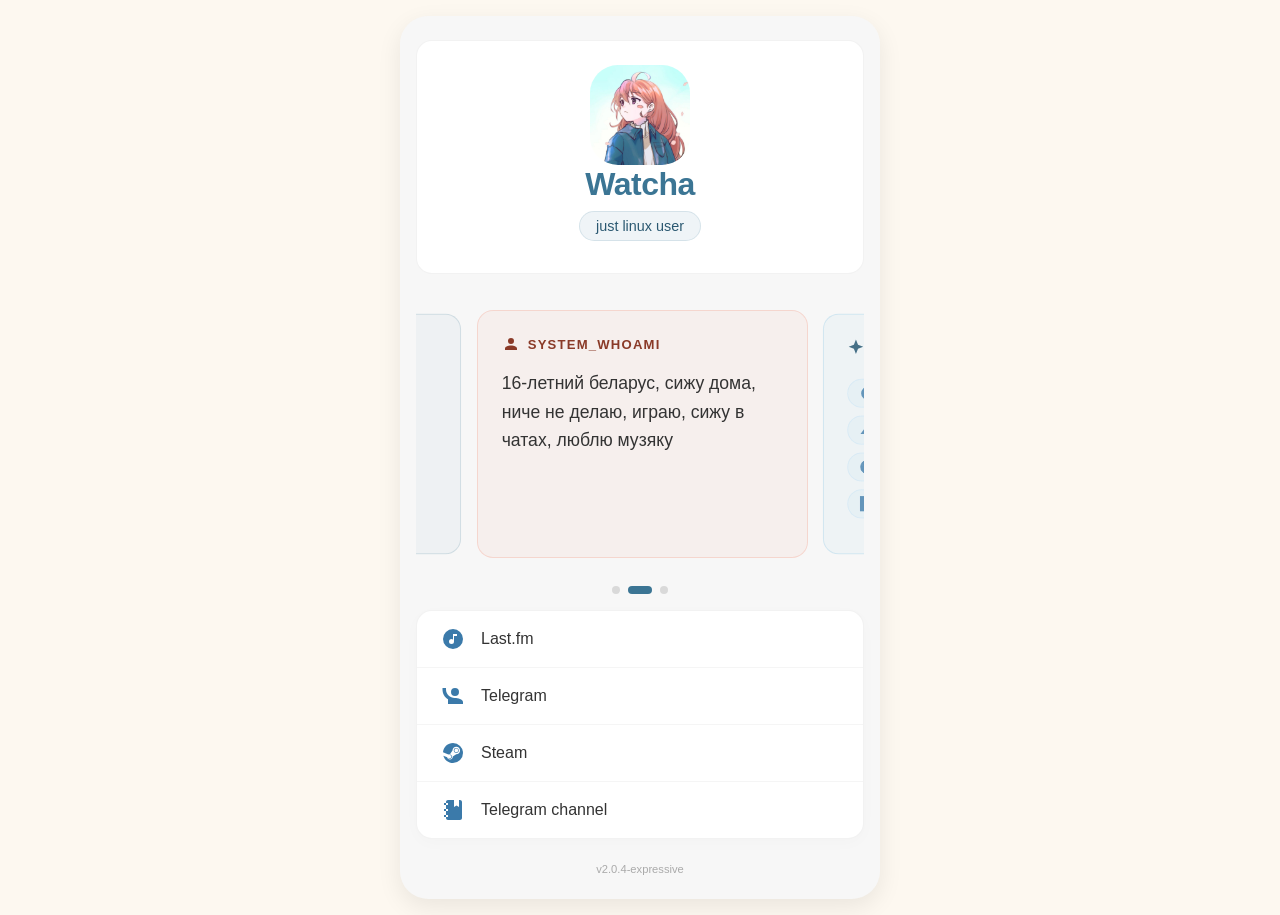
==== index.html @ e38a19c0 "подправил работу last_played" ====
<!DOCTYPE html>
<html lang="ru">
<head>
    <meta charset="UTF-8">
    <meta name="viewport" content="width=device-width, initial-scale=1.0">
    <title>Watcha | just linux user</title>
    <link rel="icon" type="image/png" href="assets/icons/browser_icon.png?v=2">
    <link rel="preconnect" href="https://fonts.googleapis.com">
    <link rel="preconnect" href="https://fonts.gstatic.com" crossorigin>
    <link href="https://fonts.googleapis.com/css2?family=Google+Sans+Flex:wght@100..1000&display=swap" rel="stylesheet">
    <style>
        :root {
            --color-background-primary: #FDF8F0;
            --color-text-primary: #333333;
            --color-text-secondary: #777777;
            --color-accent-1: #F2A794; /* Madeline's warm amber-ginger hair (Terracotta) */
            --color-accent-2: #3B7594; /* Madeline's mountain cyan-teal coat (Primary Tonal Blue) */
            --color-accent-3: #9ACCE6; /* Light sky cyan blue */

            --font-family-system: 'Google Sans Flex', -apple-system, BlinkMacSystemFont, 'Segoe UI', Roboto, Helvetica, Arial, sans-serif;
            --font-size-small: 0.7rem;
            --font-size-medium: 0.9rem;
            --font-size-large: 1.1rem;
            --font-weight-regular: 400;
            --font-weight-medium: 500;
            --font-weight-bold: 700;

            --spacing-small: 0.5rem;
            --spacing-medium: 1rem;
            --spacing-large: 1.5rem;
            --border-radius-subtle: 4px;
            --border-radius-medium: 8px;
            --border-radius-large: 16px;
            --border-radius-extra-large: 28px;
        }

        * {
            margin: 0;
            padding: 0;
            box-sizing: border-box;
            -webkit-tap-highlight-color: transparent;
        }

        /* FIX: body теперь скроллится сам, без align-items: center */
        body {
            background-color: var(--color-background-primary);
            color: var(--color-text-primary);
            font-family: var(--font-family-system);
            min-height: 100vh;
            display: flex;
            justify-content: center;
            align-items: flex-start; /* FIX: было center — блокировало скролл */
            overflow-x: hidden;
            padding: var(--spacing-medium);
        }

        .surface-container {
            width: 100%;
            max-width: 440px;
            background: #F7F7F7;
            border-radius: var(--border-radius-extra-large);
            padding: var(--spacing-large) var(--spacing-medium);
            box-shadow: 0 8px 24px rgba(0, 0, 0, 0.08);
            text-align: center;
            animation: fadeIn 1s cubic-bezier(0.2, 0, 0, 1) forwards;
            /* FIX: убран overflow-y: auto — скролл теперь идёт через body */
        }

        @keyframes fadeIn {
            from { opacity: 0; transform: translateY(20px); }
            to { opacity: 1; transform: translateY(0); }
        }

        /* Typography */
        .display-large {
            font-family: var(--font-family-system);
            font-size: 2.0rem;
            font-weight: var(--font-weight-bold);
            letter-spacing: -0.5px;
            margin-bottom: var(--spacing-small);
            color: var(--color-accent-2);
            line-height: 1.2;
        }

        .title-medium {
            display: inline-flex;
            align-items: center;
            font-size: var(--font-size-medium);
            font-weight: var(--font-weight-medium);
            color: #20506A; /* Tonal primary dark text */
            background: rgba(59, 117, 148, 0.08); /* Soft primary container background */
            padding: 6px 16px;
            border-radius: 100px; /* Beautiful rounded pill */
            border: 1px solid rgba(59, 117, 148, 0.15);
            margin: 0 auto var(--spacing-small) auto; /* Center alignment */
            opacity: 0.95;
            transition: all 0.2s cubic-bezier(0.2, 0.8, 0.2, 1);
            cursor: pointer;
            user-select: none; /* Prevent accidental text highlighting during clicks */
        }

        .title-medium:hover {
            background: rgba(59, 117, 148, 0.15);
            transform: scale(1.03); /* Soft pulse on hover */
        }

        .title-medium:active {
            transform: scale(0.95); /* Tactile click feedback */
        }

        .label-large {
            font-family: var(--font-family-system);
            font-size: var(--font-size-small);
            letter-spacing: 1.5px;
            text-transform: uppercase;
            font-weight: var(--font-weight-bold);
            color: var(--color-accent-1);
        }

        .body-large {
            font-size: var(--font-size-large);
            line-height: 1.6;
            color: var(--color-text-primary);
        }

        /* Profile Section */
        .profile-header {
            background: #FFFFFF; /* Pure white container card nested inside grey background */
            border-radius: var(--border-radius-large);
            padding: var(--spacing-large) var(--spacing-medium);
            border: 1.5px solid rgba(0, 0, 0, 0.05); /* Soft premium outline */
            margin-bottom: var(--spacing-large);
        }

        .avatar-container {
            position: relative;
            width: 100px;
            height: 100px;
            margin: 0 auto;
        }

        .avatar {
            width: 100%;
            height: 100%;
            object-fit: cover;
            border-radius: var(--border-radius-extra-large);
            box-shadow: none;
            border: none;
            cursor: pointer;
            transition: transform 0.25s cubic-bezier(0.2, 0.8, 0.2, 1);
        }

        .avatar:hover {
            transform: scale(0.96);
            box-shadow: none;
        }

        .avatar:active {
            transform: scale(1.08);
        }

        /* Cards */
        .lastfm-card {
            background: #FFFFFF; /* Pure white container card nested inside grey background */
            padding: var(--spacing-large);
            border-radius: var(--border-radius-large);
            border: 1.5px solid rgba(0, 0, 0, 0.05); /* Soft premium outline */
            margin-bottom: var(--spacing-medium);
            text-align: left;
            position: relative;
            z-index: 1;
            --card-gradient: none;
        }

        @keyframes gradientMove {
            0% { background-position: 0% 50%; }
            50% { background-position: 100% 50%; }
            100% { background-position: 0% 50%; }
        }

        .lastfm-card::before {
            content: '';
            position: absolute;
            top: 0; left: 0; right: 0; bottom: 0;
            border-radius: inherit;
            z-index: -1;
            background: var(--card-gradient);
            background-size: 300% 300%;
            opacity: 0;
            transition: opacity 1.5s ease-out;
            pointer-events: none;
        }

        .lastfm-card.has-gradient::before {
            opacity: 1;
            animation: gradientMove 12s ease-in-out infinite;
        }

        .lastfm-card.has-gradient .track-name {
            color: var(--card-text, var(--color-text-primary));
        }

        .lastfm-card.has-gradient .artist-name {
            color: var(--card-text-secondary, var(--color-text-secondary));
        }

        .lastfm-card h2 {
            color: var(--card-heading, var(--color-accent-1));
            margin-bottom: var(--spacing-small);
            display: block;
            font-family: var(--font-family-system);
            font-size: var(--font-size-small);
            letter-spacing: 1.5px;
            text-transform: uppercase;
            font-weight: var(--font-weight-bold);
        }

        /* Carousel Component */
        .carousel-section {
            width: 100%;
            margin-bottom: var(--spacing-medium);
            position: relative;
        }

        .carousel-viewport {
            overflow: visible;
            width: 100%;
            position: relative;
        }

        .carousel-container {
            display: flex;
            overflow-x: auto;
            scroll-behavior: smooth;
            -webkit-overflow-scrolling: touch;
            scrollbar-width: none; /* Firefox */
            padding: 12px 7%; /* Added vertical padding to prevent vertical clipping of scaled/outlined cards, plus horizontal center padding */
            gap: 10px; /* Reduced gap (brings cards closer together) */
            cursor: grab;
            user-select: none;
            position: relative; /* Establish offsetParent context for children */
        }

        .carousel-container.grabbing {
            cursor: grabbing;
        }

        .carousel-container::-webkit-scrollbar {
            display: none; /* Chrome/Safari */
        }

        .carousel-card {
            flex: 0 0 86%; /* Larger cards */
            width: 86%;
            background: #FFFFFF;
            border-radius: var(--border-radius-large);
            padding: var(--spacing-large);
            transition: transform 0.4s cubic-bezier(0.2, 0.8, 0.2, 1),
                        opacity 0.4s cubic-bezier(0.2, 0.8, 0.2, 1),
                        border-color 0.4s cubic-bezier(0.2, 0.8, 0.2, 1),
                        background-color 0.4s cubic-bezier(0.2, 0.8, 0.2, 1);
            opacity: 0.78; /* Brighter side cards as requested */
            transform: scale(0.97); /* Very subtle scaling to keep them larger and closer */
            box-shadow: none; /* Shadow-free as requested */
            display: flex;
            flex-direction: column;
            gap: var(--spacing-medium);
            text-align: left;
            border: 1.5px solid rgba(0, 0, 0, 0.08); /* Flat Outline Card style */
            cursor: pointer;
            user-select: none;
            -webkit-user-drag: none;
        }

        .carousel-card.active {
            opacity: 1;
            transform: scale(1); /* Full size when active */
            box-shadow: none; /* Shadow-free as requested */
            cursor: default;
        }

        /* Color Coding and Accent borders for M3 */
        .card-hardware {
            background: rgba(59, 117, 148, 0.06); /* Soft slate blue background */
            border-color: rgba(59, 117, 148, 0.22); /* Soft slate blue outline */
        }

        .card-bio {
            background: rgba(242, 167, 148, 0.09); /* Soft peach/pink background */
            border-color: rgba(242, 167, 148, 0.35); /* Soft peach/pink outline */
        }

        .card-hobbies {
            background: rgba(154, 204, 230, 0.12); /* Soft light sky blue background */
            border-color: rgba(154, 204, 230, 0.45); /* Soft light sky blue outline */
        }

        .carousel-card h2.label-large {
            margin-bottom: 0;
            display: flex;
            align-items: center;
            gap: var(--spacing-small);
            width: 100%;
            font-size: 0.82rem; /* Increased from 0.7rem for superb legibility */
            letter-spacing: 1.2px;
        }

        /* High-contrast accessible text colors for M3 card headers */
        .card-hardware h2.label-large {
            color: #20506A; /* Rich deep slate blue */
        }

        .card-bio h2.label-large {
            color: #8A3A28; /* Rich deep terracotta / rust-pink */
        }

        .card-hobbies h2.label-large {
            color: #154B68; /* Rich deep ocean blue */
        }

        .carousel-card h2.label-large svg {
            width: 18px;
            height: 18px;
            fill: currentColor;
            flex-shrink: 0;
            display: inline-block;
        }

        /* Hardware Card Content */
        .spec-list {
            list-style: none;
            display: flex;
            flex-direction: column;
            gap: 12px;
        }

        .spec-row {
            display: flex;
            align-items: center;
            gap: var(--spacing-medium);
        }

        .spec-icon {
            width: 32px;
            height: 32px;
            border-radius: 50%;
            display: flex;
            align-items: center;
            justify-content: center;
            font-size: 1.1rem;
            flex-shrink: 0;
        }

        .spec-icon-img {
            display: inline-block;
            width: 20px;
            height: 20px;
            flex-shrink: 0;
            vertical-align: middle;
            filter: brightness(0) saturate(100%) invert(43%) sepia(21%) saturate(1313%) hue-rotate(163deg) brightness(96%) contrast(87%);
        }

        .hobby-chip-img {
            display: inline-block;
            width: 16px;
            height: 16px;
            flex-shrink: 0;
            vertical-align: middle;
            filter: brightness(0) saturate(100%) invert(43%) sepia(21%) saturate(1313%) hue-rotate(163deg) brightness(96%) contrast(87%);
        }

        .spec-info {
            display: flex;
            flex-direction: column;
        }

        .spec-label {
            font-size: var(--font-size-small);
            color: var(--color-text-secondary);
            text-transform: uppercase;
            letter-spacing: 0.5px;
            font-weight: var(--font-weight-medium);
        }

        .spec-value {
            font-size: var(--font-size-medium);
            font-weight: var(--font-weight-bold);
            color: var(--color-text-primary);
        }

        /* Hobbies Card Content */
        .hobbies-grid {
            display: flex;
            flex-wrap: wrap;
            gap: 8px;
            margin-top: var(--spacing-small);
        }

        .hobby-chip {
            padding: 6px 12px;
            border-radius: 100px;
            font-size: var(--font-size-medium);
            font-weight: var(--font-weight-medium);
            display: inline-flex;
            align-items: center;
            gap: 6px;
            transition: all 0.2s cubic-bezier(0.2, 0.8, 0.2, 1);
            user-select: none;
        }

        .card-hobbies .hobby-chip {
            background: rgba(168, 216, 240, 0.15);
            color: #2C5E7A;
            border: 1px solid rgba(168, 216, 240, 0.3);
        }

        .card-hobbies .hobby-chip:hover {
            background: rgba(168, 216, 240, 0.30);
            transform: translateY(-1px);
        }

        /* Indicators */
        .carousel-indicators {
            display: flex;
            justify-content: center;
            gap: 8px;
            margin-top: var(--spacing-medium);
            margin-bottom: var(--spacing-medium);
        }

        .indicator-dot {
            width: 8px;
            height: 8px;
            border-radius: 50%;
            background: rgba(0, 0, 0, 0.12);
            cursor: pointer;
            transition: all 0.4s cubic-bezier(0.2, 0.8, 0.2, 1);
        }

        .indicator-dot.active {
            width: 24px;
            border-radius: 4px;
            background: var(--color-accent-2);
        }

        .lastfm-card {
            animation: fadeIn 0.5s ease-out;
        }

        .lastfm-content {
            display: flex;
            align-items: center;
            gap: var(--spacing-medium);
            margin-top: var(--spacing-small);
        }

        .lastfm-art-wrapper {
            position: relative;
            width: 64px;
            height: 64px;
            border-radius: var(--border-radius-medium);
            overflow: hidden;
            display: flex;
            align-items: center;
            justify-content: center;
            background: rgba(255, 255, 255, 0.05);
            flex-shrink: 0;
        }

        .lastfm-art-loader {
            position: absolute;
            top: 0;
            left: 0;
            width: 100%;
            height: 100%;
            display: flex;
            align-items: center;
            justify-content: center;
            pointer-events: none;
            color: var(--color-accent-2);
        }

        .lastfm-art-loader svg {
            width: 48px;
            height: 48px;
        }

        .lastfm-art {
            width: 100%;
            height: 100%;
            object-fit: cover;
            box-shadow: none;
            opacity: 0;
            transition: opacity 0.6s ease-in-out;
        }

        .lastfm-art.loaded {
            opacity: 1;
        }

        .lastfm-art-fallback {
            position: absolute;
            top: 0;
            left: 0;
            width: 100%;
            height: 100%;
            display: flex;
            align-items: center;
            justify-content: center;
            background: rgba(255, 255, 255, 0.03);
            color: var(--color-accent-2);
            opacity: 0.8;
        }

        .lastfm-art-fallback svg {
            width: 32px;
            height: 32px;
        }

        .lastfm-info {
            flex: 1;
            display: flex;
            flex-direction: column;
            gap: 0.25rem;
            overflow: hidden;
        }

        .track-name {
            font-weight: var(--font-weight-medium);
            white-space: nowrap;
            overflow: hidden;
            text-overflow: ellipsis;
            color: var(--color-text-primary);
        }

        .artist-name {
            font-size: var(--font-size-medium);
            opacity: 0.8;
            color: var(--color-text-secondary);
        }

        .lastfm-actions {
            display: flex;
            align-items: center;
            gap: 10px;
            flex-shrink: 0;
        }

        .lastfm-link {
            color: var(--card-text-secondary, var(--color-text-secondary));
            opacity: 0.8;
            width: 34px;
            height: 34px;
            border-radius: 50%;
            display: flex;
            align-items: center;
            justify-content: center;
            transition: all 0.25s cubic-bezier(0.2, 0.8, 0.2, 1);
            border: 1.5px solid var(--card-text-secondary, rgba(0, 0, 0, 0.08));
            text-decoration: none;
            background: transparent;
            flex-shrink: 0;
        }

        .lastfm-link:hover {
            opacity: 1;
            color: var(--card-text, var(--color-accent-2));
            border-color: var(--card-text, var(--color-accent-2));
            transform: scale(1.06);
        }

        .lastfm-play-btn {
            background-color: var(--play-btn-bg, var(--color-accent-2));
            color: var(--play-icon-color, #FFFFFF);
            width: 42px;
            height: 42px;
            border-radius: 50%;
            display: flex;
            align-items: center;
            justify-content: center;
            transition: all 0.25s cubic-bezier(0.2, 0.8, 0.2, 1);
            border: none;
            cursor: pointer;
            box-shadow: none;
            flex-shrink: 0;
        }

        .lastfm-play-btn:hover {
            filter: brightness(1.15);
            transform: scale(1.08);
            color: var(--play-icon-color, #FFFFFF);
        }

        .lastfm-play-btn:active {
            transform: scale(0.95);
        }

        .lastfm-play-btn svg {
            width: 20px;
            height: 20px;
            transform: translateX(1px); /* Perfect visual centering for play triangle */
            transition: transform 0.15s cubic-bezier(0.2, 0.8, 0.2, 1);
        }

        .lastfm-play-btn.playing svg {
            transform: translateX(0); /* Centers the pause icon perfectly */
        }

        /* Actions Grid (Material Design Segmented List Container) */
        .actions-grid {
            background: #FFFFFF; /* Pure white container card nested inside grey background */
            border-radius: var(--border-radius-large);
            padding: 0; /* Zero padding to let segments touch the outer border perfectly */
            overflow: hidden; /* Clips hover background highlights to the card's rounded corners */
            border: 1.5px solid rgba(0, 0, 0, 0.05); /* Soft premium outline */
            box-shadow: 0 4px 16px rgba(0, 0, 0, 0.02);
            display: flex;
            flex-direction: column;
            gap: 0; /* Zero gap to connect all segments together */
            margin-bottom: var(--spacing-large);
            width: 100%; /* Spans full parent width, aligning pixel-perfectly with other cards */
            margin-left: auto;
            margin-right: auto;
        }

        .action-card {
            background: transparent;
            color: var(--color-text-primary);
            padding: var(--spacing-medium) var(--spacing-large); /* Comfort padding for segments */
            text-decoration: none;
            display: flex;
            flex-direction: row;
            align-items: center;
            justify-content: flex-start;
            gap: var(--spacing-medium);
            transition: all 0.2s cubic-bezier(0.2, 0.8, 0.2, 1);
            border: none;
            border-bottom: 1.5px solid rgba(0, 0, 0, 0.04); /* Elegant segment divider */
            width: 100%;
        }

        .action-card:last-child {
            border-bottom: none; /* No divider at the bottom of the last segment */
        }

        .action-card span {
            display: flex;
            align-items: center;
            height: 100%;
            font-weight: var(--font-weight-medium);
        }

        .action-card:hover {
            background: rgba(59, 117, 148, 0.08); /* Soft tonal primary container highlight */
            color: #20506A; /* Tonal primary dark text highlight */
            /* Removed transform from card itself to prevent crooked highlight gap! */
        }

        /* Slide ONLY the text span on hover for a flawless, clean expanding effect! */
        .action-card span {
            transition: transform 0.2s cubic-bezier(0.2, 0.8, 0.2, 1);
        }

        .action-card:hover span {
            transform: translateX(6px); /* Text slides 6px to the right, icon stays static */
        }

        .action-card .icon-img {
            width: 24px;
            height: 24px;
            filter: brightness(0) saturate(100%) invert(43%) sepia(21%) saturate(1313%) hue-rotate(163deg) brightness(96%) contrast(87%);
            transition: filter 0.2s;
        }

        .action-card:hover .icon-img {
            filter: brightness(0) saturate(100%) invert(43%) sepia(21%) saturate(1313%) hue-rotate(163deg) brightness(96%) contrast(87%) brightness(75%);
        }

        @media (min-width: 600px) {
            body {
                align-items: center; /* На десктопе центрируем вертикально — там скролл не нужен */
            }
            .surface-container {
                width: 80%;
                max-width: 480px;
                margin: auto;
            }
            .actions-grid {
                grid-template-columns: 1fr;
            }
        }

        /* Footer */
        .footer {
            display: flex;
            justify-content: center;
            margin-top: var(--spacing-large);
        }

        .chip-text {
            font-size: var(--font-size-small);
            color: var(--color-text-secondary);
            opacity: 0.6;
        }

        /* FIX: на маленьких экранах убран overflow-y: auto с контейнера */
        @media (max-width: 400px) {
            .surface-container {
                width: 100%;
                border-radius: var(--border-radius-large);
                padding: var(--spacing-large) var(--spacing-small);
            }
            .actions-grid {
                grid-template-columns: 1fr;
            }
        }
    </style>
    <script src="https://cdnjs.cloudflare.com/ajax/libs/color-thief/2.3.0/color-thief.umd.js"></script>
    <script>
/**
 * Extracts the dominant color from an image element and applies a gradient 
 * background to the closest .lastfm-card container.
 * 
 * @param {HTMLImageElement} imgElement - The image to extract colors from.
 */
window.applyLastFmGradient = function(imgElement) {
    try {
        if (typeof ColorThief !== 'undefined') {
            const colorThief = new ColorThief();
            const palette = colorThief.getPalette(imgElement, 8);
            if (palette && palette.length > 0) {
                const card = imgElement.closest('.lastfm-card');
                if (!card) return;
                
                const rgbToHsl = (r, g, b) => {
                    r /= 255; g /= 255; b /= 255;
                    const max = Math.max(r, g, b), min = Math.min(r, g, b);
                    let h, s, l = (max + min) / 2;
                    if (max === min) {
                        h = s = 0;
                    } else {
                        const d = max - min;
                        s = l > 0.5 ? d / (2 - max - min) : d / (max + min);
                        switch (max) {
                            case r: h = (g - b) / d + (g < b ? 6 : 0); break;
                            case g: h = (b - r) / d + 2; break;
                            case b: h = (r - g) / d + 4; break;
                        }
                        h /= 6;
                    }
                    return [h * 360, s * 100, l * 100];
                };

                let bestColor = palette[0];
                let bestScore = -Infinity;

                // Find the most vibrant accent color
                palette.forEach(color => {
                    const [h, s, l] = rgbToHsl(color[0], color[1], color[2]);
                    let score = s; 
                    // Penalize colors that are too dark or too light
                    if (l < 20 || l > 80) score -= 50;
                    
                    if (score > bestScore) {
                        bestScore = score;
                        bestColor = color;
                    }
                });

                let [h, s, l] = rgbToHsl(bestColor[0], bestColor[1], bestColor[2]);
                // Check if the best color is practically grayscale
                const isGrayscale = s < 20;

                if (!isGrayscale) {
                    // Boost saturation significantly to make colors richer and more vibrant
                    s = Math.min(100, s + 30); 
                    s = Math.max(s, 80); 
                } else {
                    // For black and white covers, drop saturation to 0 to prevent weird tints
                    s = 0;
                }
                
                l = Math.max(30, Math.min(l, 60)); // Allow slightly darker colors for better contrast

                // Create a fully opaque cohesive gradient for maximum vibrancy
                const c1 = `hsl(${h}, ${s}%, ${l + 5}%)`;
                const c2 = `hsl(${h}, ${s}%, ${l - 5}%)`;
                const c3 = `hsl(${h}, ${s}%, ${l + 5}%)`;

                const solidAccent = `hsl(${h}, ${s}%, ${l}%)`;

                card.style.setProperty('--card-gradient', `linear-gradient(270deg, ${c1}, ${c2}, ${c3})`);
                card.style.setProperty('--dynamic-accent', solidAccent);

                // Calculate luminance to adapt text color
                const hslToRgb = (h, s, l) => {
                    h /= 360; s /= 100; l /= 100;
                    let r, g, b;
                    if (s === 0) {
                        r = g = b = l;
                    } else {
                        const hue2rgb = (p, q, t) => {
                            if (t < 0) t += 1;
                            if (t > 1) t -= 1;
                            if (t < 1/6) return p + (q - p) * 6 * t;
                            if (t < 1/2) return q;
                            if (t < 2/3) return p + (q - p) * (2/3 - t) * 6;
                            return p;
                        };
                        const q = l < 0.5 ? l * (1 + s) : l + s - l * s;
                        const p = 2 * l - q;
                        r = hue2rgb(p, q, h + 1/3);
                        g = hue2rgb(p, q, h);
                        b = hue2rgb(p, q, h - 1/3);
                    }
                    return [r * 255, g * 255, b * 255];
                };

                const [rgbR, rgbG, rgbB] = hslToRgb(h, s, l);
                const luminance = (0.299 * rgbR + 0.587 * rgbG + 0.114 * rgbB);
                
                // If the background is light, use dark text. If dark, use white text.
                if (luminance > 140) {
                    card.style.setProperty('--card-text', '#111111');
                    card.style.setProperty('--card-text-secondary', 'rgba(0, 0, 0, 0.7)');
                    card.style.setProperty('--card-heading', 'rgba(0, 0, 0, 0.9)');
                    card.style.setProperty('--play-btn-bg', '#111111');
                    card.style.setProperty('--play-icon-color', solidAccent);
                } else {
                    card.style.setProperty('--card-text', '#FFFFFF');
                    card.style.setProperty('--card-text-secondary', 'rgba(255, 255, 255, 0.75)');
                    card.style.setProperty('--card-heading', '#FFFFFF');
                    card.style.setProperty('--play-btn-bg', '#FFFFFF');
                    card.style.setProperty('--play-icon-color', solidAccent);
                }
                
                // Give a tiny delay before setting the opacity to 1 so the transition triggers
                setTimeout(() => {
                    card.classList.add('has-gradient');
                }, 50);
            }
        }
    } catch (e) {
        console.error("ColorThief error:", e);
    }
};
    </script>
</head>
<body>
    <main class="surface-container">
        <header class="profile-header">
            <div class="avatar-container">
                <img src="madeline.jpg" alt="Madeline" class="avatar">
            </div>
            <h1 class="display-large">Watcha</h1>
            <p class="title-medium">just linux user</p>
        </header>

        <section class="carousel-section">
            <div class="carousel-viewport">
                <div class="carousel-container" id="whoami-carousel">
                    <!-- Left Card: SYSTEM_HARDWARE -->
                    <div class="carousel-card card-hardware">
                        <h2 class="label-large">
                            <svg viewBox="0 0 24 24"><path d="M4,6H20V16H4M20,18A2,2 0 0,0 22,16V6C22,4.89 21.1,4 20,4H4C2.89,4 2,4.89 2,6V16A2,2 0 0,0 4,18H0V20H24V18H20Z" /></svg>SYSTEM_HARDWARE
                        </h2>
                        <div class="spec-list">
                            <div class="spec-row">
                                <span class="spec-icon" style="background: rgba(74, 123, 157, 0.1); color: var(--color-accent-2);">
                                    <img src="assets/icons/cpu.svg" class="spec-icon-img" alt="CPU">
                                </span>
                                <div class="spec-info">
                                    <span class="spec-label">Процессор</span>
                                    <span class="spec-value">Ryzen 7 5700X</span>
                                </div>
                            </div>
                            <div class="spec-row">
                                <span class="spec-icon" style="background: rgba(74, 123, 157, 0.1); color: var(--color-accent-2);">
                                    <img src="assets/icons/gpu.svg" class="spec-icon-img" alt="GPU">
                                </span>
                                <div class="spec-info">
                                    <span class="spec-label">Видеокарта</span>
                                    <span class="spec-value">RTX 4070</span>
                                </div>
                            </div>
                            <div class="spec-row">
                                <span class="spec-icon" style="background: rgba(74, 123, 157, 0.1); color: var(--color-accent-2);">
                                    <img src="assets/icons/storage.svg" class="spec-icon-img" alt="Memory">
                                </span>
                                <div class="spec-info">
                                    <span class="spec-label">Память</span>
                                    <span class="spec-value">16GB DDR4 3600MHz</span>
                                </div>
                            </div>
                            <div class="spec-row">
                                <span class="spec-icon" style="background: rgba(74, 123, 157, 0.1); color: var(--color-accent-2);">
                                    <img src="assets/icons/enviropment.svg" class="spec-icon-img" alt="Environment">
                                </span>
                                <div class="spec-info">
                                    <span class="spec-label">Окружение</span>
                                    <span class="spec-value">CachyOS / niri</span>
                                </div>
                            </div>
                        </div>
                    </div>

                    <!-- Center Card: SYSTEM_WHOAMI -->
                    <div class="carousel-card card-bio">
                        <h2 class="label-large">
                            <svg viewBox="0 0 24 24"><path d="M12,4A4,4 0 0,1 16,8A4,4 0 0,1 12,12A4,4 0 0,1 8,8A4,4 0 0,1 12,4M12,14C16.42,14 20,15.79 20,18V20H4V18C4,15.79 7.58,14 12,14Z" /></svg>SYSTEM_WHOAMI
                        </h2>
                        <p class="body-large">16-летний беларус, сижу дома, ниче не делаю, играю, сижу в чатах, люблю музяку</p>
                    </div>

                    <!-- Right Card: SYSTEM_HOBBIES -->
                    <div class="carousel-card card-hobbies">
                        <h2 class="label-large">
                            <svg viewBox="0 0 24 24"><path d="M12,2L14.85,9.15L22,12L14.85,14.85L12,22L9.15,14.85L2,12L9.15,9.15L12,2Z" /></svg>SYSTEM_PASSIONS
                        </h2>
                        <div class="hobbies-grid">
                            <span class="hobby-chip"><img src="assets/icons/osu.svg" class="hobby-chip-img" alt="osu!">osu!</span>
                            <span class="hobby-chip"><img src="assets/icons/geometrydash.svg" class="hobby-chip-img" alt="Geometry Dash">Geometry Dash</span>
                            <span class="hobby-chip"><img src="assets/icons/celeste.svg" class="hobby-chip-img" alt="Celeste">Celeste</span>
                            <span class="hobby-chip"><img src="assets/icons/linux.svg" class="hobby-chip-img" alt="Linux">Linux</span>
                            <span class="hobby-chip"><img src="assets/icons/exteragram.svg" class="hobby-chip-img" alt="Chats">exteraGram</span>
                            <span class="hobby-chip"><img src="assets/icons/music.svg" class="hobby-chip-img" alt="Music">Music</span>
                            <span class="hobby-chip"><img src="assets/icons/chats.svg" class="hobby-chip-img" alt="Chats">Chats</span>
                        </div>
                    </div>
                </div>
            </div>
            
            <!-- Lower Carousel Indicators -->
            <div class="carousel-indicators">
                <span class="indicator-dot" data-index="0"></span>
                <span class="indicator-dot active" data-index="1"></span>
                <span class="indicator-dot" data-index="2"></span>
            </div>
        </section>

        <nav class="actions-grid">
            <a href="https://www.last.fm/user/Smotry993" class="action-card">
                <img src="assets/icons/lastfm.svg" alt="Last.fm" class="icon-img">
                <span class="label-medium">Last.fm</span>
            </a>
            <a href="https://t.me/homewatcha" class="action-card">
                <img src="assets/icons/tg.svg" alt="Telegram" class="icon-img">
                <span class="label-medium">Telegram</span>
            </a>
            <a href="https://steamcommunity.com/id/homewatcha/" class="action-card">
                <img src="assets/icons/steam.svg" alt="Steam" class="icon-img">
                <span class="label-medium">Steam</span>
            </a>
            <a href="https://t.me/watchashitposts" class="action-card">
                <img src="assets/icons/channel.svg" alt="Telegram channel" class="icon-img">
                <span class="label-medium">Telegram channel</span>
            </a>
        </nav>

        <footer class="footer">
            <span class="chip-text">v2.0.4-expressive</span>
        </footer>
    </main>

    <audio id="avatar-audio" src="assets/survivor-meow.mp3"></audio>

    <script>
        let activeAudio = null;
        let previewUrl = null;

        const LOADER_SVG = `<svg xmlns="http://www.w3.org/2000/svg" viewBox="0 0 768 768" width="64" height="64">
    <style>
        @keyframes m3-fade-0 {
            0%      { opacity: 1; }
            16.38%  { opacity: 1; }
            16.67%  { opacity: 0; }
            99.71%  { opacity: 0; }
            100%    { opacity: 1; }
        }
        @keyframes m3-fade-1 {
            0%      { opacity: 0; }
            16.38%  { opacity: 0; }
            16.67%  { opacity: 1; }
            33.04%  { opacity: 1; }
            33.33%  { opacity: 0; }
            100%    { opacity: 0; }
        }
        @keyframes m3-fade-2 {
            0%      { opacity: 0; }
            33.04%  { opacity: 0; }
            33.33%  { opacity: 1; }
            49.71%  { opacity: 1; }
            50%     { opacity: 0; }
            100%    { opacity: 0; }
        }
        @keyframes m3-fade-3 {
            0%      { opacity: 0; }
            49.71%  { opacity: 0; }
            50%     { opacity: 1; }
            66.38%  { opacity: 1; }
            66.67%  { opacity: 0; }
            100%    { opacity: 0; }
        }
        @keyframes m3-fade-4 {
            0%      { opacity: 0; }
            66.38%  { opacity: 0; }
            66.67%  { opacity: 1; }
            83.04%  { opacity: 1; }
            83.33%  { opacity: 0; }
            100%    { opacity: 0; }
        }
        @keyframes m3-fade-5 {
            0%      { opacity: 0; }
            83.04%  { opacity: 0; }
            83.33%  { opacity: 1; }
            99.71%  { opacity: 1; }
            100%    { opacity: 0; }
        }
        @keyframes m3-rotate {
            0% { transform: rotate(0deg); animation-timing-function: cubic-bezier(0.25, 0.1, 0.25, 1); }
            8% { transform: rotate(90deg); animation-timing-function: cubic-bezier(0.5, 0, 1, 0.9); }
            16.67% { transform: rotate(120deg); animation-timing-function: cubic-bezier(0.25, 0.1, 0.25, 1); }
            24.67% { transform: rotate(210deg); animation-timing-function: cubic-bezier(0.5, 0, 1, 0.9); }
            33.33% { transform: rotate(240deg); animation-timing-function: cubic-bezier(0.25, 0.1, 0.25, 1); }
            41.33% { transform: rotate(330deg); animation-timing-function: cubic-bezier(0.5, 0, 1, 0.9); }
            50% { transform: rotate(360deg); animation-timing-function: cubic-bezier(0.25, 0.1, 0.25, 1); }
            58% { transform: rotate(450deg); animation-timing-function: cubic-bezier(0.5, 0, 1, 0.9); }
            66.67% { transform: rotate(480deg); animation-timing-function: cubic-bezier(0.25, 0.1, 0.25, 1); }
            74.67% { transform: rotate(570deg); animation-timing-function: cubic-bezier(0.5, 0, 1, 0.9); }
            83.33% { transform: rotate(600deg); animation-timing-function: cubic-bezier(0.25, 0.1, 0.25, 1); }
            91.33% { transform: rotate(690deg); animation-timing-function: cubic-bezier(0.5, 0, 1, 0.9); }
            100% { transform: rotate(720deg); }
        }
        .m3-spinner-group {
            transform-origin: 384px 384px;
            animation: m3-rotate 4.8s infinite;
        }
        .m3-shape-0 { animation: m3-fade-0 4.8s linear infinite; }
        .m3-shape-1 { animation: m3-fade-1 4.8s linear infinite; }
        .m3-shape-2 { animation: m3-fade-2 4.8s linear infinite; }
        .m3-shape-3 { animation: m3-fade-3 4.8s linear infinite; }
        .m3-shape-4 { animation: m3-fade-4 4.8s linear infinite; }
        .m3-shape-5 { animation: m3-fade-5 4.8s linear infinite; }
    </style>
    <defs>
        <filter id="gooey-morph-filter-bg" filterUnits="userSpaceOnUse" x="-20%" y="-20%" width="140%" height="140%">
            <feGaussianBlur in="SourceGraphic" stdDeviation="8" result="blur" />
            <feColorMatrix in="blur" mode="matrix" values="1 0 0 0 0  0 1 0 0 0  0 0 1 0 0  0 0 0 20 -8" result="goo" />
            <feBlend in="SourceGraphic" in2="goo" />
        </filter>
    </defs>
    <circle cx="384" cy="384" r="370" fill="rgba(208, 188, 255, 0.18)" />
    <g filter="url(#gooey-morph-filter-bg)">
        <g class="m3-spinner-group">
            <g transform="translate(384, 384) scale(0.82) translate(-384, -384)">
            <g transform="translate(0, 768) scale(0.1, -0.1)">
                <path class="m3-shape-0" d="M3693 6530 c-23 -5 -70 -21 -105 -35 -35 -15 -101 -42 -148 -62 -99 -41 -123 -57 -208 -135 -48 -44 -75 -61 -120 -74 -31 -9 -89 -35 -127 -59 -100 -60 -134 -68 -270 -71 -156 -2 -345 -21 -394 -38 -21 -7 -58 -29 -82 -48 -24 -20 -69 -51 -100 -69 -85 -50 -191 -170 -240 -270 -23 -46 -52 -95 -64 -109 -33 -35 -62 -105 -69 -170 -15 -127 -30 -197 -49 -235 -41 -82 -145 -214 -277 -350 -123 -127 -138 -147 -164 -213 -16 -43 -48 -96 -76 -130 -71 -86 -75 -104 -75 -352 1 -244 4 -259 79 -364 24 -34 51 -85 60 -112 8 -27 36 -114 61 -193 58 -181 62 -251 21 -451 -35 -172 -31 -236 23 -348 21 -42 46 -102 56 -132 36 -112 70 -161 222 -321 71 -75 94 -89 203 -129 30 -11 76 -37 103 -59 46 -39 86 -57 177 -81 32 -9 55 -24 80 -53 43 -49 84 -91 134 -136 20 -18 52 -64 71 -101 33 -66 78 -122 199 -248 65 -68 98 -89 186 -117 30 -10 78 -33 106 -51 97 -64 114 -68 284 -69 168 0 204 7 324 67 84 42 171 58 326 58 155 0 242 -16 326 -58 118 -59 157 -67 314 -67 157 0 169 3 310 64 47 21 105 46 130 57 31 13 87 60 181 152 120 117 140 142 169 205 24 53 49 89 99 138 36 36 82 83 101 105 23 26 56 47 95 62 33 13 86 44 119 69 57 45 112 71 151 73 45 1 107 43 228 154 139 129 168 169 199 277 11 39 35 107 53 149 49 114 52 176 19 340 -42 208 -39 271 26 461 58 170 74 203 125 267 19 24 39 60 44 80 34 140 40 510 9 598 -8 23 -31 61 -50 85 -20 24 -54 78 -78 119 -31 55 -78 112 -179 215 -195 199 -278 331 -301 478 -33 210 -37 227 -78 280 -22 29 -54 80 -72 114 -46 88 -188 224 -257 247 -30 10 -74 37 -109 67 -31 28 -69 55 -83 61 -35 13 -165 26 -376 37 -191 11 -216 17 -295 80 -28 22 -70 46 -93 52 -63 17 -115 46 -166 94 -53 48 -72 59 -149 86 -30 10 -78 36 -106 58 -28 21 -62 44 -76 52 -30 16 -313 23 -377 9z" fill="currentColor" />
                <path class="m3-shape-1" d="M3710 6476 c-25 -7 -108 -30 -184 -50 -159 -42 -164 -44 -231 -101 -27 -23 -81 -61 -120 -85 -38 -23 -92 -64 -120 -90 -27 -26 -69 -58 -93 -70 -24 -11 -70 -45 -102 -75 -32 -30 -81 -65 -109 -79 -28 -14 -78 -51 -113 -82 -35 -31 -88 -69 -119 -84 -30 -16 -78 -51 -106 -79 -32 -32 -77 -62 -118 -81 -37 -17 -95 -53 -129 -82 -33 -28 -88 -64 -122 -79 -33 -15 -82 -49 -110 -76 -27 -27 -78 -65 -113 -83 -35 -19 -75 -49 -90 -68 -14 -18 -62 -54 -106 -80 -44 -25 -111 -76 -150 -112 -38 -37 -91 -87 -117 -111 -28 -26 -80 -98 -127 -176 -100 -167 -114 -218 -113 -423 0 -165 15 -253 61 -357 34 -78 102 -280 135 -399 13 -46 40 -112 64 -151 34 -56 46 -90 62 -174 25 -132 42 -182 95 -283 36 -67 48 -107 74 -236 25 -127 39 -172 76 -248 30 -60 56 -136 75 -215 48 -196 51 -205 91 -272 22 -35 50 -95 64 -132 29 -79 133 -207 212 -263 26 -18 69 -53 94 -76 26 -23 64 -47 85 -53 171 -45 332 -81 397 -90 127 -18 708 -14 862 5 166 21 384 21 550 0 154 -19 735 -23 862 -5 97 13 383 83 420 103 16 8 46 33 68 56 22 23 53 49 70 57 37 20 136 113 186 176 25 31 46 74 60 120 12 40 43 113 69 162 41 77 53 111 78 235 22 112 39 163 69 225 47 93 77 186 104 328 10 56 29 122 42 147 13 25 36 69 51 98 15 28 40 111 57 184 22 98 39 149 67 198 54 94 59 110 81 224 23 119 34 150 65 191 66 87 96 222 96 431 -1 236 -12 275 -139 482 -49 79 -81 118 -135 164 -39 34 -83 76 -99 94 -15 18 -60 54 -100 81 -39 26 -95 67 -124 90 -28 23 -82 57 -120 76 -37 19 -93 55 -123 79 -30 25 -83 61 -116 81 -34 20 -88 58 -120 83 -33 25 -80 57 -106 70 -25 13 -66 47 -90 75 -31 36 -66 62 -122 90 -43 22 -99 60 -125 83 -25 24 -78 60 -117 79 -46 23 -90 56 -125 92 -30 32 -74 67 -99 80 -25 13 -70 43 -100 67 -30 25 -80 59 -110 77 -30 18 -86 57 -125 86 -39 30 -90 58 -115 65 -25 6 -99 30 -165 52 -104 36 -134 41 -225 44 -69 3 -120 -1 -150 -10z" fill="currentColor" />
                <path class="m3-shape-2" d="M3920 6233 c-228 -22 -258 -29 -361 -90 -37 -22 -88 -40 -154 -54 -125 -27 -139 -32 -200 -79 -27 -21 -81 -55 -120 -75 -38 -20 -97 -62 -130 -94 -33 -31 -76 -68 -95 -81 -50 -34 -911 -901 -994 -1000 -42 -51 -83 -114 -106 -164 -21 -45 -58 -104 -82 -131 -60 -67 -64 -75 -92 -210 -19 -88 -35 -135 -66 -192 -61 -111 -70 -166 -77 -493 -4 -236 -3 -305 11 -400 20 -134 39 -206 71 -270 13 -25 41 -99 64 -163 30 -88 52 -134 88 -182 30 -40 61 -97 79 -147 23 -65 41 -95 84 -143 31 -33 70 -82 88 -110 17 -27 50 -63 73 -80 22 -16 57 -52 78 -80 27 -35 58 -62 102 -85 35 -19 84 -53 109 -76 25 -23 70 -56 100 -74 30 -18 87 -56 125 -85 64 -49 81 -56 192 -84 68 -17 150 -44 183 -61 142 -72 313 -94 665 -87 363 8 403 14 540 81 76 38 136 60 195 71 106 21 134 33 189 79 25 21 74 52 110 69 36 18 94 59 130 92 36 33 82 71 101 85 46 32 894 881 944 945 22 28 56 68 77 90 21 22 56 78 77 125 22 47 60 108 84 135 60 67 64 75 92 210 19 88 35 135 66 192 61 111 70 166 77 493 4 236 3 305 -11 400 -20 134 -39 206 -71 270 -13 25 -41 99 -64 163 -30 88 -52 134 -88 182 -30 40 -61 97 -79 147 -23 65 -41 95 -84 143 -31 33 -70 83 -88 110 -17 28 -50 63 -73 80 -22 16 -57 52 -78 80 -26 35 -58 62 -101 84 -34 19 -87 55 -116 82 -29 27 -71 57 -93 68 -21 11 -75 47 -118 80 -73 55 -89 62 -189 87 -60 14 -147 44 -194 65 -154 69 -299 90 -607 87 -126 0 -244 -3 -263 -5z" fill="currentColor" />
                <path class="m3-shape-3" d="M3706 6544 c-22 -8 -65 -36 -95 -62 -31 -27 -85 -68 -120 -91 -35 -24 -80 -59 -100 -78 -20 -19 -63 -52 -96 -73 -33 -22 -77 -59 -98 -84 -21 -26 -61 -61 -90 -80 -29 -18 -67 -49 -85 -69 -57 -65 -74 -69 -322 -83 -124 -7 -273 -13 -333 -14 -117 0 -262 -27 -334 -61 -23 -11 -61 -39 -84 -62 -65 -65 -147 -196 -163 -263 -10 -40 -19 -168 -26 -394 -6 -184 -16 -353 -22 -375 -6 -26 -29 -59 -62 -95 -29 -30 -64 -74 -79 -97 -14 -23 -47 -59 -72 -80 -25 -21 -59 -58 -75 -83 -16 -25 -48 -63 -70 -85 -23 -22 -64 -72 -90 -110 -26 -39 -68 -94 -93 -123 -57 -68 -81 -140 -80 -248 0 -95 26 -161 90 -234 22 -25 59 -73 82 -108 23 -34 61 -84 84 -110 23 -26 56 -70 74 -97 18 -28 53 -67 78 -88 25 -21 58 -57 72 -80 15 -23 50 -67 79 -97 64 -67 71 -92 79 -290 4 -80 10 -230 15 -335 15 -328 51 -411 237 -537 123 -83 128 -84 543 -98 179 -6 347 -15 374 -22 39 -8 60 -22 100 -63 28 -29 70 -64 93 -79 23 -14 58 -46 79 -71 21 -25 63 -61 93 -82 31 -20 69 -52 86 -71 16 -19 62 -56 100 -82 39 -26 95 -69 125 -94 67 -57 126 -76 241 -76 108 0 155 16 228 78 31 27 79 64 106 82 28 18 71 52 96 75 25 23 74 61 110 83 35 22 81 61 102 87 21 25 57 57 80 71 23 15 65 50 93 79 44 45 60 55 105 64 58 11 429 31 572 31 102 0 247 29 315 64 98 49 226 222 251 338 5 23 15 192 21 373 6 182 15 351 21 377 8 35 23 59 63 100 29 30 65 72 79 95 14 23 47 59 72 80 25 21 59 58 75 83 16 25 48 63 70 85 23 22 64 72 90 110 26 39 68 94 93 123 57 68 81 140 80 248 0 95 -26 161 -90 234 -22 25 -54 68 -73 95 -18 28 -50 68 -70 90 -20 23 -60 74 -88 115 -28 41 -69 90 -92 108 -22 19 -53 53 -67 75 -15 23 -50 67 -79 97 -64 67 -71 92 -79 290 -21 490 -24 526 -43 595 -36 135 -71 180 -206 274 -126 87 -91 82 -731 109 -212 9 -228 14 -292 83 -21 23 -57 52 -81 66 -23 14 -61 47 -85 74 -23 26 -70 67 -104 91 -34 24 -71 56 -83 71 -12 15 -55 50 -96 78 -41 27 -96 70 -124 94 -31 28 -69 50 -102 60 -65 19 -219 19 -272 -1z" fill="currentColor" />
                <path class="m3-shape-4" d="M2515 6064 c-112 -17 -162 -34 -217 -72 -24 -17 -73 -44 -110 -61 -38 -18 -82 -49 -105 -74 -21 -23 -63 -61 -92 -84 -29 -23 -62 -55 -74 -70 -11 -15 -48 -57 -81 -93 -47 -50 -65 -79 -79 -125 -10 -33 -43 -103 -72 -155 -74 -131 -88 -194 -87 -396 1 -201 12 -264 68 -387 60 -132 109 -271 138 -397 14 -58 35 -141 47 -185 21 -74 21 -88 11 -201 -8 -97 -17 -137 -41 -195 -17 -40 -45 -124 -62 -186 -19 -68 -45 -136 -66 -170 -49 -81 -60 -115 -79 -255 -27 -198 -9 -472 38 -593 6 -16 25 -49 40 -73 16 -23 40 -68 54 -98 14 -33 52 -84 92 -127 37 -40 76 -83 87 -97 11 -14 42 -43 69 -65 27 -22 68 -59 90 -83 32 -33 58 -48 115 -67 41 -14 113 -48 160 -75 118 -68 176 -80 391 -80 204 0 276 12 379 65 94 47 272 109 386 134 50 11 117 30 150 41 123 43 317 35 442 -18 38 -16 122 -44 186 -62 71 -20 139 -46 174 -67 79 -48 116 -60 244 -78 139 -19 310 -19 442 0 116 17 174 36 232 76 23 15 70 41 107 58 38 18 82 49 105 74 21 23 63 61 92 84 29 23 62 55 74 70 11 15 48 57 81 93 49 53 65 79 83 135 13 39 45 108 72 154 70 118 84 185 83 387 -1 201 -12 264 -68 386 -62 136 -110 276 -134 388 -12 52 -31 120 -43 150 -30 77 -30 296 1 380 34 93 70 201 96 290 14 47 39 107 57 135 44 70 56 107 75 247 27 198 9 472 -38 593 -6 17 -25 49 -40 73 -16 23 -40 68 -54 98 -14 33 -52 84 -92 127 -37 40 -76 83 -87 97 -11 14 -42 43 -69 65 -28 22 -67 59 -89 82 -30 33 -55 47 -115 67 -42 14 -115 48 -161 76 -116 68 -177 80 -393 80 -207 0 -270 -12 -399 -73 -103 -48 -266 -104 -399 -137 -47 -11 -121 -30 -165 -42 -74 -19 -89 -20 -201 -10 -96 8 -136 16 -191 40 -38 16 -122 44 -186 62 -71 20 -139 46 -174 67 -79 48 -116 60 -244 78 -132 18 -331 18 -454 -1z" fill="currentColor" />
                <path class="m3-shape-5" d="M4560 6233 c-100 -10 -264 -48 -396 -92 -82 -27 -189 -57 -238 -67 -73 -14 -102 -26 -155 -62 -84 -56 -124 -76 -186 -92 -68 -18 -102 -36 -155 -83 -25 -21 -79 -56 -120 -77 -41 -21 -91 -55 -110 -75 -19 -20 -65 -52 -102 -71 -36 -18 -92 -58 -125 -87 -32 -30 -83 -70 -113 -90 -30 -19 -75 -56 -100 -82 -25 -26 -71 -65 -102 -86 -32 -22 -76 -64 -99 -94 -22 -29 -51 -61 -64 -69 -13 -9 -48 -47 -77 -86 -29 -38 -108 -130 -176 -205 -93 -102 -131 -152 -154 -203 -20 -43 -53 -90 -93 -132 -46 -47 -69 -81 -85 -125 -12 -33 -43 -89 -69 -125 -63 -84 -74 -108 -101 -208 -17 -62 -34 -98 -70 -147 -37 -50 -53 -84 -69 -147 -23 -90 -75 -252 -114 -363 -36 -98 -51 -301 -44 -597 7 -294 23 -376 94 -483 18 -27 44 -83 58 -125 30 -89 52 -126 123 -212 29 -34 66 -80 83 -101 17 -21 56 -56 87 -79 31 -23 83 -65 114 -95 62 -58 79 -66 185 -94 39 -10 111 -38 160 -63 135 -69 213 -79 543 -74 308 6 384 18 627 97 81 27 188 57 238 67 77 15 100 25 168 71 46 31 105 61 145 74 98 30 123 42 176 88 27 23 83 59 125 81 42 21 92 55 111 75 19 20 66 53 104 73 38 20 95 59 125 87 31 29 83 70 116 92 33 23 78 60 100 83 22 23 66 60 97 81 32 22 76 63 97 92 22 29 53 62 70 75 16 12 44 43 62 69 18 27 60 78 93 114 181 195 218 241 248 306 20 45 52 90 93 133 48 50 68 80 86 128 12 35 42 89 67 120 58 75 77 113 100 206 11 43 32 94 46 114 14 20 37 53 51 72 15 22 38 88 60 170 19 74 53 182 75 239 57 146 64 208 65 566 0 265 -3 322 -18 393 -22 97 -35 130 -77 192 -16 25 -40 74 -51 110 -25 75 -64 156 -79 165 -6 4 -45 49 -86 101 -41 52 -101 113 -132 136 -31 22 -83 65 -114 95 -62 58 -79 66 -185 94 -39 10 -111 38 -160 63 -127 65 -206 76 -502 74 -130 0 -252 -3 -271 -5z" fill="currentColor" />
            </g>
            </g>
        </g>
    </g>
</svg>`;

        async function fetchLastFmTrack() {
            const USERNAME = 'Smotry993';
            const API_KEY = 'a8b311fd965e7325a95e48eaecd721b9';
            const url = `https://ws.audioscrobbler.com/2.0/?method=user.getrecenttracks&user=${USERNAME}&api_key=${API_KEY}&format=json&limit=1`;

            try {
                const response = await fetch(url);
                if (!response.ok) throw new Error('Network response was not ok');

                const data = await response.json();
                const track = data.recenttracks.track[0];

                if (!track) return;

                const artist = track.artist['#text'];
                const trackName = track.name;
                const imageUrl = track.image && track.image[2] ? track.image[2]['#text'] : '';
                const hasArt = imageUrl !== '' && !imageUrl.includes('2a96cbd8b46e442fc41c2b86b821562f');
                const albumArt = hasArt ? imageUrl : '';
                const trackUrl = track.url;
                const isNowPlaying = track['@attr'] && track['@attr'].nowplaying === 'true';
                const cardTitle = isNowPlaying ? 'NOW_PLAYING' : 'LAST_PLAYED';

                let existingCard = document.querySelector('.lastfm-card');
                if (existingCard) {
                    const currentTitle = existingCard.querySelector('.label-large').textContent;
                    const currentTrack = existingCard.querySelector('.track-name').textContent;
                    const currentArtist = existingCard.querySelector('.artist-name').textContent;
                    if (currentTitle === cardTitle && currentTrack === trackName && currentArtist === artist) {
                        return; // No changes
                    }
                    
                    // If song changed, pause preview
                    if (window.activeAudio && !window.activeAudio.paused) {
                        const btn = document.getElementById('lastfm-play-btn');
                        if (btn) togglePlayPreview(btn);
                    }
                }

                // Fetch song preview from iTunes API (CORS-enabled)
                let hasPreview = false;
                try {
                    const iTunesUrl = `https://itunes.apple.com/search?term=${encodeURIComponent(artist + ' ' + trackName)}&media=music&limit=1`;
                    const iTunesRes = await fetch(iTunesUrl);
                    if (iTunesRes.ok) {
                        const iTunesData = await iTunesRes.json();
                        if (iTunesData.resultCount > 0 && iTunesData.results[0].previewUrl) {
                            previewUrl = iTunesData.results[0].previewUrl;
                            hasPreview = true;
                        }
                    }
                } catch (e) {
                    console.error('Error fetching iTunes preview:', e);
                }

                const cardContent = `
                    <h2 class="label-large">${cardTitle}</h2>
                    <div class="lastfm-content">
                        <div class="lastfm-art-wrapper">
                            <div class="lastfm-art-loader" style="${hasArt ? '' : 'display: none;'}">
                                ${LOADER_SVG}
                            </div>
                            <div class="lastfm-art-fallback" style="${hasArt ? 'display: none;' : 'display: flex;'}">
                                <svg viewBox="0 0 24 24" fill="currentColor">
                                    <path d="M12 2C6.48 2 2 6.48 2 12s4.48 10 10 10 10-4.48 10-10S17.52 2 12 2zm0 14.5c-2.49 0-4.5-2.01-4.5-4.5S9.51 7.5 12 7.5s4.5 2.01 4.5 4.5-2.01 4.5-4.5 4.5zm0-5.5c-.55 0-1 .45-1 1s.45 1 1 1 1-.45 1-1-.45-1-1-1z"/>
                                </svg>
                            </div>
                            ${hasArt ? `
                            <img src="${albumArt}" crossorigin="anonymous" alt="Album Art" class="lastfm-art" onload="this.classList.add('loaded'); const loader = this.parentElement.querySelector('.lastfm-art-loader'); if (loader) loader.style.display = 'none'; if(window.applyLastFmGradient) window.applyLastFmGradient(this);" onerror="this.style.display = 'none'; const loader = this.parentElement.querySelector('.lastfm-art-loader'); if (loader) loader.style.display = 'none'; const fallback = this.parentElement.querySelector('.lastfm-art-fallback'); if (fallback) fallback.style.display = 'flex';">
                            ` : ''}
                        </div>
                        <div class="lastfm-info">
                            <p class="body-large track-name">${trackName}</p>
                            <p class="artist-name">${artist}</p>
                        </div>
                        <div class="lastfm-actions">
                            <a href="${trackUrl}" target="_blank" class="lastfm-link" title="Открыть на Last.fm">
                                <svg viewBox="0 0 24 24" width="18" height="18" fill="currentColor">
                                    <path d="M14,3V5H17.59L7.76,14.83L9.17,16.24L19,6.41V10H21V3M19,19H5V5H12V3H5C3.89,3 3,3.9 3,5V19A2,2 0 0,0 5,21H19A2,2 0 0,0 21,19V12H19V19Z"/>
                                </svg>
                            </a>
                            ${hasPreview ? `
                            <button class="lastfm-play-btn" id="lastfm-play-btn" title="Воспроизвести превью">
                                <svg viewBox="0 0 24 24" width="20" height="20" fill="currentColor">
                                    <path d="M8 5v14l11-7z"/>
                                </svg>
                            </button>
                            ` : ''}
                        </div>
                    </div>
                `;

                let targetCard = existingCard;
                if (existingCard) {
                    existingCard.innerHTML = cardContent;
                } else {
                    const bioCard = document.querySelector('.carousel-section');
                    const lastFmCard = document.createElement('section');
                    lastFmCard.className = 'lastfm-card';
                    lastFmCard.innerHTML = cardContent;
                    bioCard.after(lastFmCard);
                    targetCard = lastFmCard;
                }

                if (!hasArt && targetCard) {
                    targetCard.style.setProperty('--card-gradient', 'linear-gradient(270deg, hsl(0, 0%, 95%), hsl(0, 0%, 90%), hsl(0, 0%, 95%))');
                    targetCard.style.setProperty('--dynamic-accent', 'hsl(0, 0%, 80%)');
                    targetCard.style.setProperty('--card-text', '#111111');
                    targetCard.style.setProperty('--card-text-secondary', 'rgba(0, 0, 0, 0.6)');
                    targetCard.style.setProperty('--card-heading', 'rgba(0, 0, 0, 0.8)');
                    targetCard.style.setProperty('--play-btn-bg', '#111111');
                    targetCard.style.setProperty('--play-icon-color', '#FFFFFF');
                    setTimeout(() => {
                        targetCard.classList.add('has-gradient');
                    }, 50);
                } else if (targetCard) {
                    targetCard.classList.remove('has-gradient');
                    targetCard.style.removeProperty('--card-gradient');
                    targetCard.style.removeProperty('--dynamic-accent');
                    targetCard.style.removeProperty('--card-text');
                    targetCard.style.removeProperty('--card-text-secondary');
                    targetCard.style.removeProperty('--card-heading');
                    targetCard.style.removeProperty('--play-btn-bg');
                    targetCard.style.removeProperty('--play-icon-color');
                }

                if (hasPreview) {
                    const playBtn = document.getElementById('lastfm-play-btn');
                    if (playBtn) {
                        playBtn.addEventListener('click', () => {
                            togglePlayPreview(playBtn);
                        });
                    }
                }

            } catch (error) {
                console.error('Error fetching Last.fm track:', error);
            }
        }

        function togglePlayPreview(btn) {
            if (!previewUrl) return;

            if (activeAudio && !activeAudio.paused) {
                activeAudio.pause();
                activeAudio.currentTime = 0; // Rewind song to start from the beginning next time
                btn.classList.remove('playing');
                btn.innerHTML = `
                    <svg viewBox="0 0 24 24" width="20" height="20" fill="currentColor">
                        <path d="M8 5v14l11-7z"/>
                    </svg>
                `;
            } else {
                // Pause avatar cat audio if it was playing
                const avatarAudio = document.getElementById('avatar-audio');
                if (avatarAudio) avatarAudio.pause();

                if (!activeAudio) {
                    activeAudio = new Audio(previewUrl);
                    activeAudio.volume = 0.3; // Set volume to 30% (comfortable background level)
                    activeAudio.addEventListener('ended', () => {
                        btn.classList.remove('playing');
                        btn.innerHTML = `
                            <svg viewBox="0 0 24 24" width="20" height="20" fill="currentColor">
                                <path d="M8 5v14l11-7z"/>
                            </svg>
                        `;
                    });
                }
                activeAudio.play().catch(e => console.error('Preview playback failed:', e));
                btn.classList.add('playing');
                btn.innerHTML = `
                    <svg viewBox="0 0 24 24" width="20" height="20" fill="currentColor">
                        <path d="M6 19h4V5H6v14zm8-14v14h4V5h-4z"/>
                    </svg>
                `;
            }
        }

        function setupAvatarAudio() {
            const avatar = document.querySelector('.avatar');
            const audio = document.getElementById('avatar-audio');

            if (avatar && audio) {
                avatar.addEventListener('click', () => {
                    // Pause Last.fm preview audio if it was playing to avoid overlap
                    if (activeAudio && !activeAudio.paused) {
                        activeAudio.pause();
                        activeAudio.currentTime = 0; // Rewind song to start from the beginning next time
                        const playBtn = document.getElementById('lastfm-play-btn');
                        if (playBtn) {
                            playBtn.classList.remove('playing');
                            playBtn.innerHTML = `
                                <svg viewBox="0 0 24 24" width="20" height="20" fill="currentColor">
                                    <path d="M8 5v14l11-7z"/>
                                </svg>
                            `;
                        }
                    }

                    audio.currentTime = 0;
                    audio.play().catch(e => console.error('Audio playback failed:', e));
                });
            }
        }

        function setupDescriptionGimmick() {
            const desc = document.querySelector('.profile-header .title-medium');
            if (!desc) return;

            const text1 = 'just linux user';
            const text2 = 'прсдртя';

            desc.addEventListener('click', () => {
                if (desc.textContent === text1) {
                    desc.textContent = text2;
                } else {
                    desc.textContent = text1;
                }
            });
        }

        function setupWhoamiCarousel() {
            const carousel = document.getElementById('whoami-carousel');
            const cards = document.querySelectorAll('.carousel-card');
            const dots = document.querySelectorAll('.indicator-dot');

            if (!carousel || cards.length === 0 || dots.length === 0) return;

            // Detect touch screens (smartphones, tablets)
            const isTouchDevice = 'ontouchstart' in window || navigator.maxTouchPoints > 0;

            function updateActiveCard() {
                let closestCard = null;
                let closestDistance = Infinity;
                const carouselCenter = carousel.scrollLeft + carousel.clientWidth / 2;

                cards.forEach((card, index) => {
                    const cardCenter = card.offsetLeft + card.clientWidth / 2;
                    const distance = Math.abs(carouselCenter - cardCenter);
                    if (distance < closestDistance) {
                        closestDistance = distance;
                        closestCard = card;
                    }
                });

                cards.forEach((card, index) => {
                    if (card === closestCard) {
                        card.classList.add('active');
                        dots[index].classList.add('active');
                    } else {
                        card.classList.remove('active');
                        dots[index].classList.remove('active');
                    }
                });
            }

            if (isTouchDevice) {
                // 100% Native CSS scroll snapping on mobile/touch screens!
                // This completely prevents any double-movement or lag.
                carousel.style.scrollSnapType = 'x mandatory';
                cards.forEach(card => {
                    card.style.scrollSnapAlign = 'center';
                });

                // Update active indicators and scaling/opacity natively on scroll
                carousel.addEventListener('scroll', updateActiveCard);

                // Click dots to scroll natively
                dots.forEach(dot => {
                    dot.addEventListener('click', () => {
                        const index = parseInt(dot.getAttribute('data-index'));
                        const card = cards[index];
                        const scrollPos = card.offsetLeft - (carousel.clientWidth - card.clientWidth) / 2;
                        carousel.style.scrollBehavior = 'smooth';
                        carousel.scrollTo({ left: scrollPos });
                    });
                });

                // Click side cards to scroll natively
                cards.forEach((card, index) => {
                    card.addEventListener('click', () => {
                        if (!card.classList.contains('active')) {
                            const scrollPos = card.offsetLeft - (carousel.clientWidth - card.clientWidth) / 2;
                            carousel.style.scrollBehavior = 'smooth';
                            carousel.scrollTo({ left: scrollPos });
                        }
                    });
                });

                // Center initial card on page load
                setTimeout(() => {
                    const card = cards[1];
                    const scrollPos = card.offsetLeft - (carousel.clientWidth - card.clientWidth) / 2;
                    carousel.style.scrollBehavior = 'auto';
                    carousel.scrollLeft = scrollPos;
                    updateActiveCard();
                }, 150);

                // Exit immediately! Do NOT bind any mouse, scrollend, or custom JS animations.
                return;
            }

            // Desktop-only JS drag-to-scroll, grab cursors, and custom velocity snapping
            carousel.style.scrollSnapType = 'none';
            cards.forEach(card => {
                card.style.scrollSnapAlign = 'none';
            });

            let isDown = false;
            let startX;
            let scrollLeft;
            let hasDragged = false;
            const dragThreshold = 6; // px

            // Momentum variables
            let lastX;
            let lastTime;
            let velocity = 0;

            function getTargetCardIndex() {
                let closestIndex = 1;
                let closestDistance = Infinity;
                
                // Add velocity bias (predicted stopping distance based on speed and direction)
                const bias = velocity * 130; // px
                const carouselCenter = carousel.scrollLeft + carousel.clientWidth / 2 - bias;

                cards.forEach((card, index) => {
                    const cardCenter = card.offsetLeft + card.clientWidth / 2;
                    const distance = Math.abs(carouselCenter - cardCenter);
                    if (distance < closestDistance) {
                        closestDistance = distance;
                        closestIndex = index;
                    }
                });
                return closestIndex;
            }

            let isProgrammaticScroll = false;

            function animateScroll(target, duration) {
                const start = carousel.scrollLeft;
                const change = target - start;
                const startTime = performance.now();

                isProgrammaticScroll = true;

                function easeOutCubic(t, b, c, d) {
                    t /= d;
                    t--;
                    return c * (t * t * t + 1) + b;
                }

                function step(currentTime) {
                    if (isDown) {
                        isProgrammaticScroll = false;
                        return;
                    }

                    const elapsedTime = currentTime - startTime;
                    if (elapsedTime >= duration) {
                        carousel.scrollLeft = target;
                        updateActiveCard();
                        setTimeout(() => {
                            isProgrammaticScroll = false;
                        }, 50);
                    } else {
                        carousel.scrollLeft = easeOutCubic(elapsedTime, start, change, duration);
                        updateActiveCard();
                        requestAnimationFrame(step);
                    }
                }

                requestAnimationFrame(step);
            }

            function scrollToCard(index, useSlowAnimation = false) {
                const card = cards[index];
                if (!card) return;
                
                const scrollPos = card.offsetLeft - (carousel.clientWidth - card.clientWidth) / 2;
                const diff = Math.abs(carousel.scrollLeft - scrollPos);

                if (diff < 4) {
                    isProgrammaticScroll = true;
                    carousel.style.scrollBehavior = 'auto';
                    carousel.scrollLeft = scrollPos;
                    updateActiveCard();
                    setTimeout(() => {
                        isProgrammaticScroll = false;
                    }, 50);
                } else if (useSlowAnimation) {
                    // Beautiful custom slow snapping animation (relaxed 550ms easeOutCubic)
                    animateScroll(scrollPos, 550);
                } else {
                    // Standard fast browser smooth scroll for desktop mouse drag or dot/card clicks
                    isProgrammaticScroll = true;
                    carousel.style.scrollBehavior = 'smooth';
                    carousel.scrollTo({
                        left: scrollPos
                    });
                    
                    // Failsafe timeout to prevent flag from getting stuck in any browser
                    clearTimeout(carousel._failsafeTimeout);
                    carousel._failsafeTimeout = setTimeout(() => {
                        isProgrammaticScroll = false;
                    }, 600);
                }
            }

            // Click dots to scroll
            dots.forEach(dot => {
                dot.addEventListener('click', () => {
                    const index = parseInt(dot.getAttribute('data-index'));
                    scrollToCard(index, false); // Snappy native scroll for direct clicks
                });
            });

            // Click side cards to scroll (if not dragged)
            cards.forEach((card, index) => {
                card.addEventListener('click', (e) => {
                    if (hasDragged) {
                        e.preventDefault();
                        return;
                    }
                    if (!card.classList.contains('active')) {
                        scrollToCard(index, false); // Snappy native scroll for direct clicks
                    }
                });
            });

            // Prevent native drag ghosting on links, images and cards
            carousel.addEventListener('dragstart', (e) => {
                e.preventDefault();
            });

            // Mouse Drag-to-Scroll support with native momentum snap-back
            carousel.addEventListener('mousedown', (e) => {
                if (e.button !== 0) return; // Only allow dragging with the left mouse button
                isDown = true;
                hasDragged = false;
                carousel.classList.add('grabbing');
                startX = e.pageX - carousel.offsetLeft;
                scrollLeft = carousel.scrollLeft;
                velocity = 0;
                lastX = e.pageX;
                lastTime = performance.now();
                carousel.style.scrollBehavior = 'auto'; // Disable transitions during drag
            });

            // Handle window-wide mouseup to guarantee snapping regardless of release position
            window.addEventListener('mouseup', () => {
                if (isDown) {
                    isDown = false;
                    carousel.classList.remove('grabbing');
                    const targetIndex = getTargetCardIndex();
                    scrollToCard(targetIndex, false); // Keep mouse snapping exactly as is (fast/snappy)
                }
            });

            // Touch support for drag states to prevent conflicts with custom animations
            carousel.addEventListener('touchstart', () => {
                isDown = true;
                isProgrammaticScroll = false; // Halt any running custom smooth scroll
            }, { passive: true });

            window.addEventListener('touchend', () => {
                if (isDown) {
                    isDown = false;
                }
            }, { passive: true });

            window.addEventListener('touchcancel', () => {
                if (isDown) {
                    isDown = false;
                }
            }, { passive: true });

            carousel.addEventListener('mousemove', (e) => {
                // Failsafe: if left mouse button is released (even outside window), abort drag and snap
                if (isDown && (e.buttons & 1) === 0) {
                    isDown = false;
                    carousel.classList.remove('grabbing');
                    const targetIndex = getTargetCardIndex();
                    scrollToCard(targetIndex, false); // Keep mouse snapping exactly as is
                    return;
                }

                if (!isDown) return;
                e.preventDefault();
                const x = e.pageX - carousel.offsetLeft;
                const dist = x - startX;
                if (Math.abs(dist) > dragThreshold) {
                    hasDragged = true;
                }

                // Calculate drag velocity / speed
                const now = performance.now();
                const dt = now - lastTime;
                if (dt > 0) {
                    const dx = e.pageX - lastX;
                    velocity = velocity * 0.15 + (dx / dt) * 0.85; // Filter velocity spikes
                }
                lastX = e.pageX;
                lastTime = now;

                // 1.0x sensitivity multiplier for natural, stable, hand-matching speed!
                carousel.scrollLeft = scrollLeft - dist * 1.0;
            });

            // Handle window resize to keep centered
            let resizeTimeout;
            window.addEventListener('resize', () => {
                clearTimeout(resizeTimeout);
                resizeTimeout = setTimeout(() => {
                    const activeIndex = Array.from(cards).findIndex(card => card.classList.contains('active'));
                    if (activeIndex !== -1) {
                        scrollToCard(activeIndex, false);
                    }
                }, 100);
            });

            // Native scrollend event fires when scroll momentum or programmatic smooth scroll stops
            carousel.addEventListener('scrollend', () => {
                if (isDown) return; // Don't snap while dragging
                if (isProgrammaticScroll) {
                    isProgrammaticScroll = false;
                    clearTimeout(carousel._failsafeTimeout);
                    return;
                }
                const targetIndex = getTargetCardIndex();
                scrollToCard(targetIndex, true); // Use slow, gentle custom animation for native touch swipes/momentum!
            });

            // Handle active card updating and scrollend fallback for older browsers
            let scrollTimeout;
            carousel.addEventListener('scroll', () => {
                updateActiveCard();
                
                // Fallback for browsers that do not support scrollend natively
                if (!('onscrollend' in window)) {
                    if (isDown || isProgrammaticScroll) return;
                    clearTimeout(scrollTimeout);
                    scrollTimeout = setTimeout(() => {
                        const targetIndex = getTargetCardIndex();
                        scrollToCard(targetIndex, true); // Use slow animation for swipe fallback
                    }, 150);
                }
            });

            // Center initial card on page load
            setTimeout(() => {
                scrollToCard(1, false); // 1 is index of SYSTEM_WHOAMI (center)
                updateActiveCard();
            }, 150);
        }


        document.addEventListener('DOMContentLoaded', () => {
            fetchLastFmTrack();
            setInterval(fetchLastFmTrack, 15000);
            setupAvatarAudio();
            setupWhoamiCarousel();
            setupDescriptionGimmick();
        });
    </script>
</body>
</html>
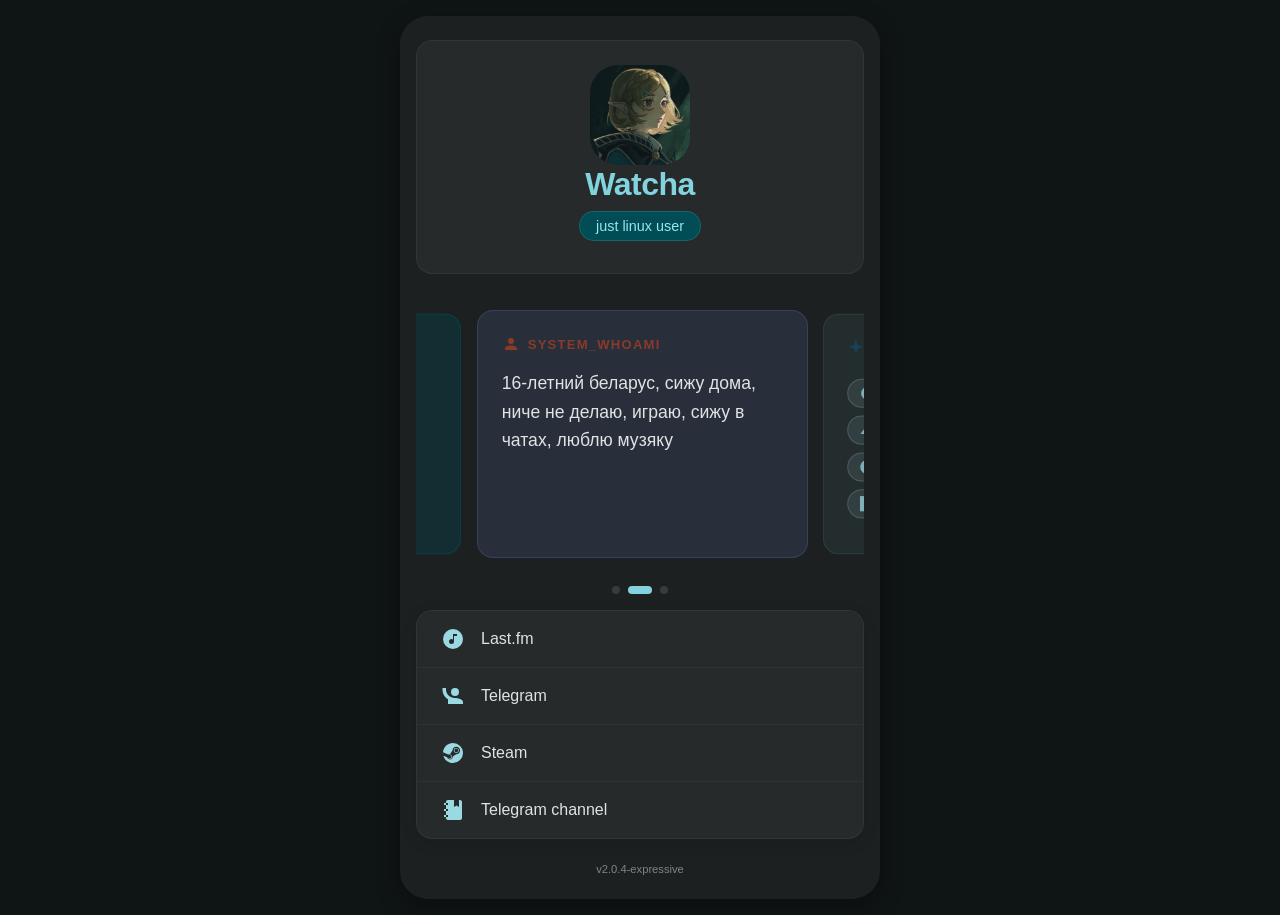
==== commit 32130caa: "style: apply zelda tonal spot dark theme" ====
--- a/index.html
+++ b/index.html
@@ -10,12 +10,12 @@
     <link href="https://fonts.googleapis.com/css2?family=Google+Sans+Flex:wght@100..1000&display=swap" rel="stylesheet">
     <style>
         :root {
-            --color-background-primary: #FDF8F0;
-            --color-text-primary: #333333;
-            --color-text-secondary: #777777;
-            --color-accent-1: #F2A794; /* Madeline's warm amber-ginger hair (Terracotta) */
-            --color-accent-2: #3B7594; /* Madeline's mountain cyan-teal coat (Primary Tonal Blue) */
-            --color-accent-3: #9ACCE6; /* Light sky cyan blue */
+            --color-background-primary: #0f1415;
+            --color-text-primary: #dfe3e4;
+            --color-text-secondary: #bfc8ca;
+            --color-accent-1: #83d3df; /* Matugen Primary */
+            --color-accent-2: #83d3df; /* Matugen Primary Text */
+            --color-accent-3: #b1cbd0; /* Matugen Secondary */
 
             --font-family-system: 'Google Sans Flex', -apple-system, BlinkMacSystemFont, 'Segoe UI', Roboto, Helvetica, Arial, sans-serif;
             --font-size-small: 0.7rem;
@@ -57,10 +57,10 @@
         .surface-container {
             width: 100%;
             max-width: 440px;
-            background: #F7F7F7;
+            background: #1d2021;
             border-radius: var(--border-radius-extra-large);
             padding: var(--spacing-large) var(--spacing-medium);
-            box-shadow: 0 8px 24px rgba(0, 0, 0, 0.08);
+            box-shadow: 0 8px 24px rgba(0, 0, 0, 0.3);
             text-align: center;
             animation: fadeIn 1s cubic-bezier(0.2, 0, 0, 1) forwards;
             /* FIX: убран overflow-y: auto — скролл теперь идёт через body */
@@ -87,11 +87,11 @@
             align-items: center;
             font-size: var(--font-size-medium);
             font-weight: var(--font-weight-medium);
-            color: #20506A; /* Tonal primary dark text */
-            background: rgba(59, 117, 148, 0.08); /* Soft primary container background */
+            color: #9eeffd; /* Tonal on-primary-container */
+            background: #004f58; /* Soft primary container background */
             padding: 6px 16px;
             border-radius: 100px; /* Beautiful rounded pill */
-            border: 1px solid rgba(59, 117, 148, 0.15);
+            border: 1px solid rgba(158, 239, 253, 0.15);
             margin: 0 auto var(--spacing-small) auto; /* Center alignment */
             opacity: 0.95;
             transition: all 0.2s cubic-bezier(0.2, 0.8, 0.2, 1);
@@ -100,7 +100,7 @@
         }
 
         .title-medium:hover {
-            background: rgba(59, 117, 148, 0.15);
+            background: #00606b;
             transform: scale(1.03); /* Soft pulse on hover */
         }
 
@@ -125,10 +125,10 @@
 
         /* Profile Section */
         .profile-header {
-            background: #FFFFFF; /* Pure white container card nested inside grey background */
+            background: #272a2b; /* Pure white container card nested inside grey background */
             border-radius: var(--border-radius-large);
             padding: var(--spacing-large) var(--spacing-medium);
-            border: 1.5px solid rgba(0, 0, 0, 0.05); /* Soft premium outline */
+            border: 1.5px solid rgba(255, 255, 255, 0.05); /* Soft premium outline */
             margin-bottom: var(--spacing-large);
         }
 
@@ -161,10 +161,10 @@
 
         /* Cards */
         .lastfm-card {
-            background: #FFFFFF; /* Pure white container card nested inside grey background */
+            background: #272a2b; /* Pure white container card nested inside grey background */
             padding: var(--spacing-large);
             border-radius: var(--border-radius-large);
-            border: 1.5px solid rgba(0, 0, 0, 0.05); /* Soft premium outline */
+            border: 1.5px solid rgba(255, 255, 255, 0.05); /* Soft premium outline */
             margin-bottom: var(--spacing-medium);
             text-align: left;
             position: relative;
@@ -252,7 +252,7 @@
         .carousel-card {
             flex: 0 0 86%; /* Larger cards */
             width: 86%;
-            background: #FFFFFF;
+            background: #272a2b;
             border-radius: var(--border-radius-large);
             padding: var(--spacing-large);
             transition: transform 0.4s cubic-bezier(0.2, 0.8, 0.2, 1),
@@ -266,7 +266,7 @@
             flex-direction: column;
             gap: var(--spacing-medium);
             text-align: left;
-            border: 1.5px solid rgba(0, 0, 0, 0.08); /* Flat Outline Card style */
+            border: 1.5px solid rgba(255, 255, 255, 0.08); /* Flat Outline Card style */
             cursor: pointer;
             user-select: none;
             -webkit-user-drag: none;
@@ -281,18 +281,18 @@
 
         /* Color Coding and Accent borders for M3 */
         .card-hardware {
-            background: rgba(59, 117, 148, 0.06); /* Soft slate blue background */
-            border-color: rgba(59, 117, 148, 0.22); /* Soft slate blue outline */
+            background: rgba(0, 79, 88, 0.4); /* Soft slate blue background */
+            border-color: rgba(0, 79, 88, 0.8); /* Soft slate blue outline */
         }
 
         .card-bio {
-            background: rgba(242, 167, 148, 0.09); /* Soft peach/pink background */
-            border-color: rgba(242, 167, 148, 0.35); /* Soft peach/pink outline */
+            background: rgba(58, 70, 100, 0.4); /* Soft peach/pink background */
+            border-color: rgba(58, 70, 100, 0.8); /* Soft peach/pink outline */
         }
 
         .card-hobbies {
-            background: rgba(154, 204, 230, 0.12); /* Soft light sky blue background */
-            border-color: rgba(154, 204, 230, 0.45); /* Soft light sky blue outline */
+            background: rgba(51, 75, 79, 0.4); /* Soft light sky blue background */
+            border-color: rgba(51, 75, 79, 0.8); /* Soft light sky blue outline */
         }
 
         .carousel-card h2.label-large {
@@ -307,7 +307,7 @@
 
         /* High-contrast accessible text colors for M3 card headers */
         .card-hardware h2.label-large {
-            color: #20506A; /* Rich deep slate blue */
+            color: #83d3df; /* Rich deep slate blue */
         }
 
         .card-bio h2.label-large {
@@ -357,7 +357,7 @@
             height: 20px;
             flex-shrink: 0;
             vertical-align: middle;
-            filter: brightness(0) saturate(100%) invert(43%) sepia(21%) saturate(1313%) hue-rotate(163deg) brightness(96%) contrast(87%);
+            filter: brightness(0) saturate(100%) invert(86%) sepia(28%) saturate(399%) hue-rotate(139deg) brightness(94%) contrast(87%);
         }
 
         .hobby-chip-img {
@@ -366,7 +366,7 @@
             height: 16px;
             flex-shrink: 0;
             vertical-align: middle;
-            filter: brightness(0) saturate(100%) invert(43%) sepia(21%) saturate(1313%) hue-rotate(163deg) brightness(96%) contrast(87%);
+            filter: brightness(0) saturate(100%) invert(86%) sepia(28%) saturate(399%) hue-rotate(139deg) brightness(94%) contrast(87%);
         }
 
         .spec-info {
@@ -406,16 +406,18 @@
             gap: 6px;
             transition: all 0.2s cubic-bezier(0.2, 0.8, 0.2, 1);
             user-select: none;
+            text-decoration: none;
+            cursor: pointer;
         }
 
         .card-hobbies .hobby-chip {
-            background: rgba(168, 216, 240, 0.15);
-            color: #2C5E7A;
-            border: 1px solid rgba(168, 216, 240, 0.3);
+            background: rgba(177, 203, 208, 0.15);
+            color: #b1cbd0;
+            border: 1px solid rgba(177, 203, 208, 0.3);
         }
 
         .card-hobbies .hobby-chip:hover {
-            background: rgba(168, 216, 240, 0.30);
+            background: rgba(177, 203, 208, 0.30);
             transform: translateY(-1px);
         }
 
@@ -432,7 +434,7 @@
             width: 8px;
             height: 8px;
             border-radius: 50%;
-            background: rgba(0, 0, 0, 0.12);
+            background: rgba(255, 255, 255, 0.12);
             cursor: pointer;
             transition: all 0.4s cubic-bezier(0.2, 0.8, 0.2, 1);
         }
@@ -556,7 +558,7 @@
             align-items: center;
             justify-content: center;
             transition: all 0.25s cubic-bezier(0.2, 0.8, 0.2, 1);
-            border: 1.5px solid var(--card-text-secondary, rgba(0, 0, 0, 0.08));
+            border: 1.5px solid var(--card-text-secondary, rgba(255, 255, 255, 0.08));
             text-decoration: none;
             background: transparent;
             flex-shrink: 0;
@@ -608,12 +610,12 @@
 
         /* Actions Grid (Material Design Segmented List Container) */
         .actions-grid {
-            background: #FFFFFF; /* Pure white container card nested inside grey background */
+            background: #272a2b; /* Pure white container card nested inside grey background */
             border-radius: var(--border-radius-large);
             padding: 0; /* Zero padding to let segments touch the outer border perfectly */
             overflow: hidden; /* Clips hover background highlights to the card's rounded corners */
-            border: 1.5px solid rgba(0, 0, 0, 0.05); /* Soft premium outline */
-            box-shadow: 0 4px 16px rgba(0, 0, 0, 0.02);
+            border: 1.5px solid rgba(255, 255, 255, 0.05); /* Soft premium outline */
+            box-shadow: 0 4px 16px rgba(0, 0, 0, 0.1);
             display: flex;
             flex-direction: column;
             gap: 0; /* Zero gap to connect all segments together */
@@ -635,7 +637,7 @@
             gap: var(--spacing-medium);
             transition: all 0.2s cubic-bezier(0.2, 0.8, 0.2, 1);
             border: none;
-            border-bottom: 1.5px solid rgba(0, 0, 0, 0.04); /* Elegant segment divider */
+            border-bottom: 1.5px solid rgba(255, 255, 255, 0.04); /* Elegant segment divider */
             width: 100%;
         }
 
@@ -651,8 +653,8 @@
         }
 
         .action-card:hover {
-            background: rgba(59, 117, 148, 0.08); /* Soft tonal primary container highlight */
-            color: #20506A; /* Tonal primary dark text highlight */
+            background: rgba(131, 211, 223, 0.15); /* Soft tonal primary container highlight */
+            color: #83d3df; /* Tonal primary dark text highlight */
             /* Removed transform from card itself to prevent crooked highlight gap! */
         }
 
@@ -668,12 +670,12 @@
         .action-card .icon-img {
             width: 24px;
             height: 24px;
-            filter: brightness(0) saturate(100%) invert(43%) sepia(21%) saturate(1313%) hue-rotate(163deg) brightness(96%) contrast(87%);
+            filter: brightness(0) saturate(100%) invert(86%) sepia(28%) saturate(399%) hue-rotate(139deg) brightness(94%) contrast(87%);
             transition: filter 0.2s;
         }
 
         .action-card:hover .icon-img {
-            filter: brightness(0) saturate(100%) invert(43%) sepia(21%) saturate(1313%) hue-rotate(163deg) brightness(96%) contrast(87%) brightness(75%);
+            filter: brightness(0) saturate(100%) invert(86%) sepia(28%) saturate(399%) hue-rotate(139deg) brightness(94%) contrast(87%) brightness(75%);
         }
 
         @media (min-width: 600px) {
@@ -850,7 +852,7 @@
     <main class="surface-container">
         <header class="profile-header">
             <div class="avatar-container">
-                <img src="madeline.jpg" alt="Madeline" class="avatar">
+                <img src="assets/icons/zelda.jpg" alt="Zelda" class="avatar">
             </div>
             <h1 class="display-large">Watcha</h1>
             <p class="title-medium">just linux user</p>
@@ -866,7 +868,7 @@
                         </h2>
                         <div class="spec-list">
                             <div class="spec-row">
-                                <span class="spec-icon" style="background: rgba(74, 123, 157, 0.1); color: var(--color-accent-2);">
+                                <span class="spec-icon" style="background: rgba(131, 211, 223, 0.15); color: var(--color-accent-2);">
                                     <img src="assets/icons/cpu.svg" class="spec-icon-img" alt="CPU">
                                 </span>
                                 <div class="spec-info">
@@ -875,7 +877,7 @@
                                 </div>
                             </div>
                             <div class="spec-row">
-                                <span class="spec-icon" style="background: rgba(74, 123, 157, 0.1); color: var(--color-accent-2);">
+                                <span class="spec-icon" style="background: rgba(131, 211, 223, 0.15); color: var(--color-accent-2);">
                                     <img src="assets/icons/gpu.svg" class="spec-icon-img" alt="GPU">
                                 </span>
                                 <div class="spec-info">
@@ -884,7 +886,7 @@
                                 </div>
                             </div>
                             <div class="spec-row">
-                                <span class="spec-icon" style="background: rgba(74, 123, 157, 0.1); color: var(--color-accent-2);">
+                                <span class="spec-icon" style="background: rgba(131, 211, 223, 0.15); color: var(--color-accent-2);">
                                     <img src="assets/icons/storage.svg" class="spec-icon-img" alt="Memory">
                                 </span>
                                 <div class="spec-info">
@@ -893,7 +895,7 @@
                                 </div>
                             </div>
                             <div class="spec-row">
-                                <span class="spec-icon" style="background: rgba(74, 123, 157, 0.1); color: var(--color-accent-2);">
+                                <span class="spec-icon" style="background: rgba(131, 211, 223, 0.15); color: var(--color-accent-2);">
                                     <img src="assets/icons/enviropment.svg" class="spec-icon-img" alt="Environment">
                                 </span>
                                 <div class="spec-info">
@@ -918,13 +920,13 @@
                             <svg viewBox="0 0 24 24"><path d="M12,2L14.85,9.15L22,12L14.85,14.85L12,22L9.15,14.85L2,12L9.15,9.15L12,2Z" /></svg>SYSTEM_PASSIONS
                         </h2>
                         <div class="hobbies-grid">
-                            <span class="hobby-chip"><img src="assets/icons/osu.svg" class="hobby-chip-img" alt="osu!">osu!</span>
-                            <span class="hobby-chip"><img src="assets/icons/geometrydash.svg" class="hobby-chip-img" alt="Geometry Dash">Geometry Dash</span>
-                            <span class="hobby-chip"><img src="assets/icons/celeste.svg" class="hobby-chip-img" alt="Celeste">Celeste</span>
-                            <span class="hobby-chip"><img src="assets/icons/linux.svg" class="hobby-chip-img" alt="Linux">Linux</span>
-                            <span class="hobby-chip"><img src="assets/icons/exteragram.svg" class="hobby-chip-img" alt="Chats">exteraGram</span>
-                            <span class="hobby-chip"><img src="assets/icons/music.svg" class="hobby-chip-img" alt="Music">Music</span>
-                            <span class="hobby-chip"><img src="assets/icons/chats.svg" class="hobby-chip-img" alt="Chats">Chats</span>
+                            <a href="https://osu.ppy.sh/home/download" class="hobby-chip"><img src="assets/icons/osu.svg" class="hobby-chip-img" alt="osu!">osu!</a>
+                            <a href="https://store.steampowered.com/app/322170/Geometry_Dash/" class="hobby-chip"><img src="assets/icons/geometrydash.svg" class="hobby-chip-img" alt="Geometry Dash">Geometry Dash</a>
+                            <a href="https://store.steampowered.com/app/504230/Celeste/" class="hobby-chip"><img src="assets/icons/celeste.svg" class="hobby-chip-img" alt="Celeste">Celeste</a>
+                            <a href="https://www.google.com/search?q=linux" class="hobby-chip"><img src="assets/icons/linux.svg" class="hobby-chip-img" alt="Linux">Linux</a>
+                            <a href="https://exteragram.app/" class="hobby-chip"><img src="assets/icons/exteragram.svg" class="hobby-chip-img" alt="Chats">exteraGram</a>
+                            <a href="https://t.me/watchamusic" class="hobby-chip"><img src="assets/icons/music.svg" class="hobby-chip-img" alt="Music">Music</a>
+                            <a href="./chats/index.html" class="hobby-chip"><img src="assets/icons/chats.svg" class="hobby-chip-img" alt="Chats">Chats</a>
                         </div>
                     </div>
                 </div>
@@ -1041,6 +1043,7 @@
         .m3-shape-3 { animation: m3-fade-3 4.8s linear infinite; }
         .m3-shape-4 { animation: m3-fade-4 4.8s linear infinite; }
         .m3-shape-5 { animation: m3-fade-5 4.8s linear infinite; }
+
     </style>
     <defs>
         <filter id="gooey-morph-filter-bg" filterUnits="userSpaceOnUse" x="-20%" y="-20%" width="140%" height="140%">
@@ -1082,12 +1085,20 @@
 
                 const artist = track.artist['#text'];
                 const trackName = track.name;
-                const imageUrl = track.image && track.image[2] ? track.image[2]['#text'] : '';
+                // Берём картинку побольше (index 3), если есть, иначе index 2
+                const imageUrl = track.image && track.image[3] ? track.image[3]['#text'] : (track.image && track.image[2] ? track.image[2]['#text'] : '');
                 const hasArt = imageUrl !== '' && !imageUrl.includes('2a96cbd8b46e442fc41c2b86b821562f');
-                const albumArt = hasArt ? imageUrl : '';
+                
+                // Оптимизация обложки через ImageKit.io: конвертация в .avif и сжатие
+                const imagekitId = 'homewatcha'; // Укажите ваш ImageKit ID (например 'watcha'). Оставьте пустым для отключения.
+                const optimizedImageUrl = (hasArt && imagekitId) 
+                    ? `https://ik.imagekit.io/${imagekitId}/tr:f-avif,q-80/${imageUrl}` 
+                    : imageUrl;
+
+                const albumArt = hasArt ? optimizedImageUrl : '';
                 const trackUrl = track.url;
                 const isNowPlaying = track['@attr'] && track['@attr'].nowplaying === 'true';
-                const cardTitle = isNowPlaying ? 'NOW_PLAYING' : 'LAST_PLAYED';
+                const cardTitle = isNowPlaying ? 'LAST_PLAYED' : 'LAST_PLAYED';
 
                 let existingCard = document.querySelector('.lastfm-card');
                 if (existingCard) {
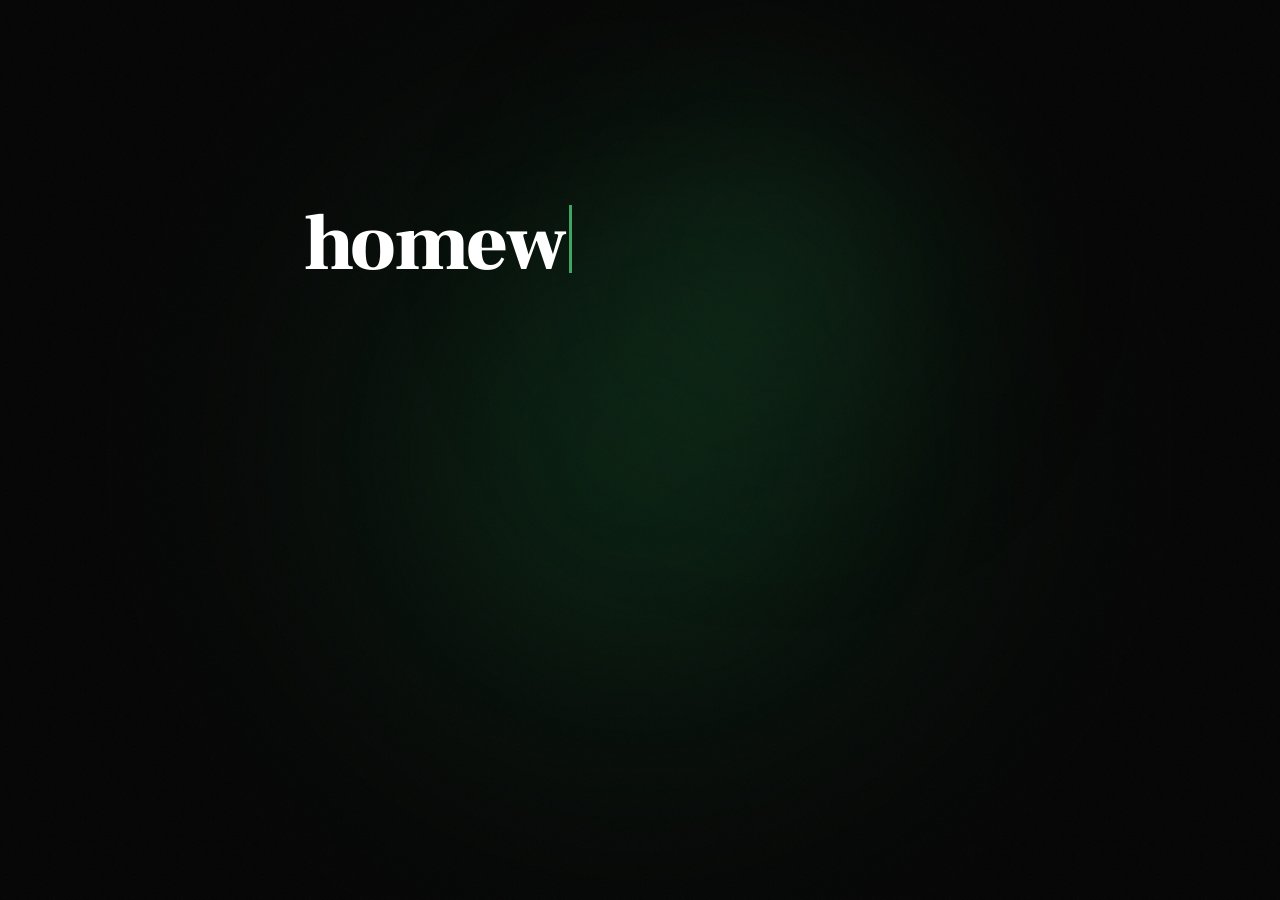
==== commit c378605b: "fully rework site" ====
--- a/index.html
+++ b/index.html
@@ -1,1648 +1,437 @@
 <!DOCTYPE html>
 <html lang="ru">
 <head>
-    <meta charset="UTF-8">
-    <meta name="viewport" content="width=device-width, initial-scale=1.0">
-    <title>Watcha | just linux user</title>
-    <link rel="icon" type="image/png" href="assets/icons/browser_icon.png?v=2">
-    <link rel="preconnect" href="https://fonts.googleapis.com">
-    <link rel="preconnect" href="https://fonts.gstatic.com" crossorigin>
-    <link href="https://fonts.googleapis.com/css2?family=Google+Sans+Flex:wght@100..1000&display=swap" rel="stylesheet">
-    <style>
-        :root {
-            --color-background-primary: #0f1415;
-            --color-text-primary: #dfe3e4;
-            --color-text-secondary: #bfc8ca;
-            --color-accent-1: #83d3df; /* Matugen Primary */
-            --color-accent-2: #83d3df; /* Matugen Primary Text */
-            --color-accent-3: #b1cbd0; /* Matugen Secondary */
-
-            --font-family-system: 'Google Sans Flex', -apple-system, BlinkMacSystemFont, 'Segoe UI', Roboto, Helvetica, Arial, sans-serif;
-            --font-size-small: 0.7rem;
-            --font-size-medium: 0.9rem;
-            --font-size-large: 1.1rem;
-            --font-weight-regular: 400;
-            --font-weight-medium: 500;
-            --font-weight-bold: 700;
-
-            --spacing-small: 0.5rem;
-            --spacing-medium: 1rem;
-            --spacing-large: 1.5rem;
-            --border-radius-subtle: 4px;
-            --border-radius-medium: 8px;
-            --border-radius-large: 16px;
-            --border-radius-extra-large: 28px;
-        }
-
-        * {
-            margin: 0;
-            padding: 0;
-            box-sizing: border-box;
-            -webkit-tap-highlight-color: transparent;
-        }
-
-        /* FIX: body теперь скроллится сам, без align-items: center */
-        body {
-            background-color: var(--color-background-primary);
-            color: var(--color-text-primary);
-            font-family: var(--font-family-system);
-            min-height: 100vh;
-            display: flex;
-            justify-content: center;
-            align-items: flex-start; /* FIX: было center — блокировало скролл */
-            overflow-x: hidden;
-            padding: var(--spacing-medium);
-        }
-
-        .surface-container {
-            width: 100%;
-            max-width: 440px;
-            background: #1d2021;
-            border-radius: var(--border-radius-extra-large);
-            padding: var(--spacing-large) var(--spacing-medium);
-            box-shadow: 0 8px 24px rgba(0, 0, 0, 0.3);
-            text-align: center;
-            animation: fadeIn 1s cubic-bezier(0.2, 0, 0, 1) forwards;
-            /* FIX: убран overflow-y: auto — скролл теперь идёт через body */
-        }
-
-        @keyframes fadeIn {
-            from { opacity: 0; transform: translateY(20px); }
-            to { opacity: 1; transform: translateY(0); }
-        }
-
-        /* Typography */
-        .display-large {
-            font-family: var(--font-family-system);
-            font-size: 2.0rem;
-            font-weight: var(--font-weight-bold);
-            letter-spacing: -0.5px;
-            margin-bottom: var(--spacing-small);
-            color: var(--color-accent-2);
-            line-height: 1.2;
-        }
-
-        .title-medium {
-            display: inline-flex;
-            align-items: center;
-            font-size: var(--font-size-medium);
-            font-weight: var(--font-weight-medium);
-            color: #9eeffd; /* Tonal on-primary-container */
-            background: #004f58; /* Soft primary container background */
-            padding: 6px 16px;
-            border-radius: 100px; /* Beautiful rounded pill */
-            border: 1px solid rgba(158, 239, 253, 0.15);
-            margin: 0 auto var(--spacing-small) auto; /* Center alignment */
-            opacity: 0.95;
-            transition: all 0.2s cubic-bezier(0.2, 0.8, 0.2, 1);
-            cursor: pointer;
-            user-select: none; /* Prevent accidental text highlighting during clicks */
-        }
-
-        .title-medium:hover {
-            background: #00606b;
-            transform: scale(1.03); /* Soft pulse on hover */
-        }
-
-        .title-medium:active {
-            transform: scale(0.95); /* Tactile click feedback */
-        }
-
-        .label-large {
-            font-family: var(--font-family-system);
-            font-size: var(--font-size-small);
-            letter-spacing: 1.5px;
-            text-transform: uppercase;
-            font-weight: var(--font-weight-bold);
-            color: var(--color-accent-1);
-        }
-
-        .body-large {
-            font-size: var(--font-size-large);
-            line-height: 1.6;
-            color: var(--color-text-primary);
-        }
-
-        /* Profile Section */
-        .profile-header {
-            background: #272a2b; /* Pure white container card nested inside grey background */
-            border-radius: var(--border-radius-large);
-            padding: var(--spacing-large) var(--spacing-medium);
-            border: 1.5px solid rgba(255, 255, 255, 0.05); /* Soft premium outline */
-            margin-bottom: var(--spacing-large);
-        }
-
-        .avatar-container {
-            position: relative;
-            width: 100px;
-            height: 100px;
-            margin: 0 auto;
-        }
-
-        .avatar {
-            width: 100%;
-            height: 100%;
-            object-fit: cover;
-            border-radius: var(--border-radius-extra-large);
-            box-shadow: none;
-            border: none;
-            cursor: pointer;
-            transition: transform 0.25s cubic-bezier(0.2, 0.8, 0.2, 1);
-        }
-
-        .avatar:hover {
-            transform: scale(0.96);
-            box-shadow: none;
-        }
-
-        .avatar:active {
-            transform: scale(1.08);
-        }
-
-        /* Cards */
-        .lastfm-card {
-            background: #272a2b; /* Pure white container card nested inside grey background */
-            padding: var(--spacing-large);
-            border-radius: var(--border-radius-large);
-            border: 1.5px solid rgba(255, 255, 255, 0.05); /* Soft premium outline */
-            margin-bottom: var(--spacing-medium);
-            text-align: left;
-            position: relative;
-            z-index: 1;
-            --card-gradient: none;
-        }
-
-        @keyframes gradientMove {
-            0% { background-position: 0% 50%; }
-            50% { background-position: 100% 50%; }
-            100% { background-position: 0% 50%; }
-        }
-
-        .lastfm-card::before {
-            content: '';
-            position: absolute;
-            top: 0; left: 0; right: 0; bottom: 0;
-            border-radius: inherit;
-            z-index: -1;
-            background: var(--card-gradient);
-            background-size: 300% 300%;
-            opacity: 0;
-            transition: opacity 1.5s ease-out;
-            pointer-events: none;
-        }
-
-        .lastfm-card.has-gradient::before {
-            opacity: 1;
-            animation: gradientMove 12s ease-in-out infinite;
-        }
-
-        .lastfm-card.has-gradient .track-name {
-            color: var(--card-text, var(--color-text-primary));
-        }
-
-        .lastfm-card.has-gradient .artist-name {
-            color: var(--card-text-secondary, var(--color-text-secondary));
-        }
-
-        .lastfm-card h2 {
-            color: var(--card-heading, var(--color-accent-1));
-            margin-bottom: var(--spacing-small);
-            display: block;
-            font-family: var(--font-family-system);
-            font-size: var(--font-size-small);
-            letter-spacing: 1.5px;
-            text-transform: uppercase;
-            font-weight: var(--font-weight-bold);
-        }
-
-        /* Carousel Component */
-        .carousel-section {
-            width: 100%;
-            margin-bottom: var(--spacing-medium);
-            position: relative;
-        }
-
-        .carousel-viewport {
-            overflow: visible;
-            width: 100%;
-            position: relative;
-        }
-
-        .carousel-container {
-            display: flex;
-            overflow-x: auto;
-            scroll-behavior: smooth;
-            -webkit-overflow-scrolling: touch;
-            scrollbar-width: none; /* Firefox */
-            padding: 12px 7%; /* Added vertical padding to prevent vertical clipping of scaled/outlined cards, plus horizontal center padding */
-            gap: 10px; /* Reduced gap (brings cards closer together) */
-            cursor: grab;
-            user-select: none;
-            position: relative; /* Establish offsetParent context for children */
-        }
-
-        .carousel-container.grabbing {
-            cursor: grabbing;
-        }
-
-        .carousel-container::-webkit-scrollbar {
-            display: none; /* Chrome/Safari */
-        }
-
-        .carousel-card {
-            flex: 0 0 86%; /* Larger cards */
-            width: 86%;
-            background: #272a2b;
-            border-radius: var(--border-radius-large);
-            padding: var(--spacing-large);
-            transition: transform 0.4s cubic-bezier(0.2, 0.8, 0.2, 1),
-                        opacity 0.4s cubic-bezier(0.2, 0.8, 0.2, 1),
-                        border-color 0.4s cubic-bezier(0.2, 0.8, 0.2, 1),
-                        background-color 0.4s cubic-bezier(0.2, 0.8, 0.2, 1);
-            opacity: 0.78; /* Brighter side cards as requested */
-            transform: scale(0.97); /* Very subtle scaling to keep them larger and closer */
-            box-shadow: none; /* Shadow-free as requested */
-            display: flex;
-            flex-direction: column;
-            gap: var(--spacing-medium);
-            text-align: left;
-            border: 1.5px solid rgba(255, 255, 255, 0.08); /* Flat Outline Card style */
-            cursor: pointer;
-            user-select: none;
-            -webkit-user-drag: none;
-        }
-
-        .carousel-card.active {
-            opacity: 1;
-            transform: scale(1); /* Full size when active */
-            box-shadow: none; /* Shadow-free as requested */
-            cursor: default;
-        }
-
-        /* Color Coding and Accent borders for M3 */
-        .card-hardware {
-            background: rgba(0, 79, 88, 0.4); /* Soft slate blue background */
-            border-color: rgba(0, 79, 88, 0.8); /* Soft slate blue outline */
-        }
-
-        .card-bio {
-            background: rgba(58, 70, 100, 0.4); /* Soft peach/pink background */
-            border-color: rgba(58, 70, 100, 0.8); /* Soft peach/pink outline */
-        }
-
-        .card-hobbies {
-            background: rgba(51, 75, 79, 0.4); /* Soft light sky blue background */
-            border-color: rgba(51, 75, 79, 0.8); /* Soft light sky blue outline */
-        }
-
-        .carousel-card h2.label-large {
-            margin-bottom: 0;
-            display: flex;
-            align-items: center;
-            gap: var(--spacing-small);
-            width: 100%;
-            font-size: 0.82rem; /* Increased from 0.7rem for superb legibility */
-            letter-spacing: 1.2px;
-        }
-
-        /* High-contrast accessible text colors for M3 card headers */
-        .card-hardware h2.label-large {
-            color: #83d3df; /* Rich deep slate blue */
-        }
-
-        .card-bio h2.label-large {
-            color: #8A3A28; /* Rich deep terracotta / rust-pink */
-        }
-
-        .card-hobbies h2.label-large {
-            color: #154B68; /* Rich deep ocean blue */
-        }
-
-        .carousel-card h2.label-large svg {
-            width: 18px;
-            height: 18px;
-            fill: currentColor;
-            flex-shrink: 0;
-            display: inline-block;
-        }
-
-        /* Hardware Card Content */
-        .spec-list {
-            list-style: none;
-            display: flex;
-            flex-direction: column;
-            gap: 12px;
-        }
-
-        .spec-row {
-            display: flex;
-            align-items: center;
-            gap: var(--spacing-medium);
-        }
-
-        .spec-icon {
-            width: 32px;
-            height: 32px;
-            border-radius: 50%;
-            display: flex;
-            align-items: center;
-            justify-content: center;
-            font-size: 1.1rem;
-            flex-shrink: 0;
-        }
-
-        .spec-icon-img {
-            display: inline-block;
-            width: 20px;
-            height: 20px;
-            flex-shrink: 0;
-            vertical-align: middle;
-            filter: brightness(0) saturate(100%) invert(86%) sepia(28%) saturate(399%) hue-rotate(139deg) brightness(94%) contrast(87%);
-        }
-
-        .hobby-chip-img {
-            display: inline-block;
-            width: 16px;
-            height: 16px;
-            flex-shrink: 0;
-            vertical-align: middle;
-            filter: brightness(0) saturate(100%) invert(86%) sepia(28%) saturate(399%) hue-rotate(139deg) brightness(94%) contrast(87%);
-        }
-
-        .spec-info {
-            display: flex;
-            flex-direction: column;
-        }
-
-        .spec-label {
-            font-size: var(--font-size-small);
-            color: var(--color-text-secondary);
-            text-transform: uppercase;
-            letter-spacing: 0.5px;
-            font-weight: var(--font-weight-medium);
-        }
-
-        .spec-value {
-            font-size: var(--font-size-medium);
-            font-weight: var(--font-weight-bold);
-            color: var(--color-text-primary);
-        }
-
-        /* Hobbies Card Content */
-        .hobbies-grid {
-            display: flex;
-            flex-wrap: wrap;
-            gap: 8px;
-            margin-top: var(--spacing-small);
-        }
-
-        .hobby-chip {
-            padding: 6px 12px;
-            border-radius: 100px;
-            font-size: var(--font-size-medium);
-            font-weight: var(--font-weight-medium);
-            display: inline-flex;
-            align-items: center;
-            gap: 6px;
-            transition: all 0.2s cubic-bezier(0.2, 0.8, 0.2, 1);
-            user-select: none;
-            text-decoration: none;
-            cursor: pointer;
-        }
-
-        .card-hobbies .hobby-chip {
-            background: rgba(177, 203, 208, 0.15);
-            color: #b1cbd0;
-            border: 1px solid rgba(177, 203, 208, 0.3);
-        }
-
-        .card-hobbies .hobby-chip:hover {
-            background: rgba(177, 203, 208, 0.30);
-            transform: translateY(-1px);
-        }
-
-        /* Indicators */
-        .carousel-indicators {
-            display: flex;
-            justify-content: center;
-            gap: 8px;
-            margin-top: var(--spacing-medium);
-            margin-bottom: var(--spacing-medium);
-        }
-
-        .indicator-dot {
-            width: 8px;
-            height: 8px;
-            border-radius: 50%;
-            background: rgba(255, 255, 255, 0.12);
-            cursor: pointer;
-            transition: all 0.4s cubic-bezier(0.2, 0.8, 0.2, 1);
-        }
-
-        .indicator-dot.active {
-            width: 24px;
-            border-radius: 4px;
-            background: var(--color-accent-2);
-        }
-
-        .lastfm-card {
-            animation: fadeIn 0.5s ease-out;
-        }
-
-        .lastfm-content {
-            display: flex;
-            align-items: center;
-            gap: var(--spacing-medium);
-            margin-top: var(--spacing-small);
-        }
-
-        .lastfm-art-wrapper {
-            position: relative;
-            width: 64px;
-            height: 64px;
-            border-radius: var(--border-radius-medium);
-            overflow: hidden;
-            display: flex;
-            align-items: center;
-            justify-content: center;
-            background: rgba(255, 255, 255, 0.05);
-            flex-shrink: 0;
-        }
-
-        .lastfm-art-loader {
-            position: absolute;
-            top: 0;
-            left: 0;
-            width: 100%;
-            height: 100%;
-            display: flex;
-            align-items: center;
-            justify-content: center;
-            pointer-events: none;
-            color: var(--color-accent-2);
-        }
-
-        .lastfm-art-loader svg {
-            width: 48px;
-            height: 48px;
-        }
-
-        .lastfm-art {
-            width: 100%;
-            height: 100%;
-            object-fit: cover;
-            box-shadow: none;
-            opacity: 0;
-            transition: opacity 0.6s ease-in-out;
-        }
-
-        .lastfm-art.loaded {
-            opacity: 1;
-        }
-
-        .lastfm-art-fallback {
-            position: absolute;
-            top: 0;
-            left: 0;
-            width: 100%;
-            height: 100%;
-            display: flex;
-            align-items: center;
-            justify-content: center;
-            background: rgba(255, 255, 255, 0.03);
-            color: var(--color-accent-2);
-            opacity: 0.8;
-        }
-
-        .lastfm-art-fallback svg {
-            width: 32px;
-            height: 32px;
-        }
-
-        .lastfm-info {
-            flex: 1;
-            display: flex;
-            flex-direction: column;
-            gap: 0.25rem;
-            overflow: hidden;
-        }
-
-        .track-name {
-            font-weight: var(--font-weight-medium);
-            white-space: nowrap;
-            overflow: hidden;
-            text-overflow: ellipsis;
-            color: var(--color-text-primary);
-        }
-
-        .artist-name {
-            font-size: var(--font-size-medium);
-            opacity: 0.8;
-            color: var(--color-text-secondary);
-        }
-
-        .lastfm-actions {
-            display: flex;
-            align-items: center;
-            gap: 10px;
-            flex-shrink: 0;
-        }
-
-        .lastfm-link {
-            color: var(--card-text-secondary, var(--color-text-secondary));
-            opacity: 0.8;
-            width: 34px;
-            height: 34px;
-            border-radius: 50%;
-            display: flex;
-            align-items: center;
-            justify-content: center;
-            transition: all 0.25s cubic-bezier(0.2, 0.8, 0.2, 1);
-            border: 1.5px solid var(--card-text-secondary, rgba(255, 255, 255, 0.08));
-            text-decoration: none;
-            background: transparent;
-            flex-shrink: 0;
-        }
-
-        .lastfm-link:hover {
-            opacity: 1;
-            color: var(--card-text, var(--color-accent-2));
-            border-color: var(--card-text, var(--color-accent-2));
-            transform: scale(1.06);
-        }
-
-        .lastfm-play-btn {
-            background-color: var(--play-btn-bg, var(--color-accent-2));
-            color: var(--play-icon-color, #FFFFFF);
-            width: 42px;
-            height: 42px;
-            border-radius: 50%;
-            display: flex;
-            align-items: center;
-            justify-content: center;
-            transition: all 0.25s cubic-bezier(0.2, 0.8, 0.2, 1);
-            border: none;
-            cursor: pointer;
-            box-shadow: none;
-            flex-shrink: 0;
-        }
-
-        .lastfm-play-btn:hover {
-            filter: brightness(1.15);
-            transform: scale(1.08);
-            color: var(--play-icon-color, #FFFFFF);
-        }
-
-        .lastfm-play-btn:active {
-            transform: scale(0.95);
-        }
-
-        .lastfm-play-btn svg {
-            width: 20px;
-            height: 20px;
-            transform: translateX(1px); /* Perfect visual centering for play triangle */
-            transition: transform 0.15s cubic-bezier(0.2, 0.8, 0.2, 1);
-        }
-
-        .lastfm-play-btn.playing svg {
-            transform: translateX(0); /* Centers the pause icon perfectly */
-        }
-
-        /* Actions Grid (Material Design Segmented List Container) */
-        .actions-grid {
-            background: #272a2b; /* Pure white container card nested inside grey background */
-            border-radius: var(--border-radius-large);
-            padding: 0; /* Zero padding to let segments touch the outer border perfectly */
-            overflow: hidden; /* Clips hover background highlights to the card's rounded corners */
-            border: 1.5px solid rgba(255, 255, 255, 0.05); /* Soft premium outline */
-            box-shadow: 0 4px 16px rgba(0, 0, 0, 0.1);
-            display: flex;
-            flex-direction: column;
-            gap: 0; /* Zero gap to connect all segments together */
-            margin-bottom: var(--spacing-large);
-            width: 100%; /* Spans full parent width, aligning pixel-perfectly with other cards */
-            margin-left: auto;
-            margin-right: auto;
-        }
-
-        .action-card {
-            background: transparent;
-            color: var(--color-text-primary);
-            padding: var(--spacing-medium) var(--spacing-large); /* Comfort padding for segments */
-            text-decoration: none;
-            display: flex;
-            flex-direction: row;
-            align-items: center;
-            justify-content: flex-start;
-            gap: var(--spacing-medium);
-            transition: all 0.2s cubic-bezier(0.2, 0.8, 0.2, 1);
-            border: none;
-            border-bottom: 1.5px solid rgba(255, 255, 255, 0.04); /* Elegant segment divider */
-            width: 100%;
-        }
-
-        .action-card:last-child {
-            border-bottom: none; /* No divider at the bottom of the last segment */
-        }
-
-        .action-card span {
-            display: flex;
-            align-items: center;
-            height: 100%;
-            font-weight: var(--font-weight-medium);
-        }
-
-        .action-card:hover {
-            background: rgba(131, 211, 223, 0.15); /* Soft tonal primary container highlight */
-            color: #83d3df; /* Tonal primary dark text highlight */
-            /* Removed transform from card itself to prevent crooked highlight gap! */
-        }
-
-        /* Slide ONLY the text span on hover for a flawless, clean expanding effect! */
-        .action-card span {
-            transition: transform 0.2s cubic-bezier(0.2, 0.8, 0.2, 1);
-        }
-
-        .action-card:hover span {
-            transform: translateX(6px); /* Text slides 6px to the right, icon stays static */
-        }
-
-        .action-card .icon-img {
-            width: 24px;
-            height: 24px;
-            filter: brightness(0) saturate(100%) invert(86%) sepia(28%) saturate(399%) hue-rotate(139deg) brightness(94%) contrast(87%);
-            transition: filter 0.2s;
-        }
-
-        .action-card:hover .icon-img {
-            filter: brightness(0) saturate(100%) invert(86%) sepia(28%) saturate(399%) hue-rotate(139deg) brightness(94%) contrast(87%) brightness(75%);
-        }
-
-        @media (min-width: 600px) {
-            body {
-                align-items: center; /* На десктопе центрируем вертикально — там скролл не нужен */
-            }
-            .surface-container {
-                width: 80%;
-                max-width: 480px;
-                margin: auto;
-            }
-            .actions-grid {
-                grid-template-columns: 1fr;
-            }
-        }
-
-        /* Footer */
-        .footer {
-            display: flex;
-            justify-content: center;
-            margin-top: var(--spacing-large);
-        }
-
-        .chip-text {
-            font-size: var(--font-size-small);
-            color: var(--color-text-secondary);
-            opacity: 0.6;
-        }
-
-        /* FIX: на маленьких экранах убран overflow-y: auto с контейнера */
-        @media (max-width: 400px) {
-            .surface-container {
-                width: 100%;
-                border-radius: var(--border-radius-large);
-                padding: var(--spacing-large) var(--spacing-small);
-            }
-            .actions-grid {
-                grid-template-columns: 1fr;
-            }
-        }
-    </style>
-    <script src="https://cdnjs.cloudflare.com/ajax/libs/color-thief/2.3.0/color-thief.umd.js"></script>
-    <script>
-/**
- * Extracts the dominant color from an image element and applies a gradient 
- * background to the closest .lastfm-card container.
- * 
- * @param {HTMLImageElement} imgElement - The image to extract colors from.
- */
-window.applyLastFmGradient = function(imgElement) {
-    try {
-        if (typeof ColorThief !== 'undefined') {
-            const colorThief = new ColorThief();
-            const palette = colorThief.getPalette(imgElement, 8);
-            if (palette && palette.length > 0) {
-                const card = imgElement.closest('.lastfm-card');
-                if (!card) return;
-                
-                const rgbToHsl = (r, g, b) => {
-                    r /= 255; g /= 255; b /= 255;
-                    const max = Math.max(r, g, b), min = Math.min(r, g, b);
-                    let h, s, l = (max + min) / 2;
-                    if (max === min) {
-                        h = s = 0;
-                    } else {
-                        const d = max - min;
-                        s = l > 0.5 ? d / (2 - max - min) : d / (max + min);
-                        switch (max) {
-                            case r: h = (g - b) / d + (g < b ? 6 : 0); break;
-                            case g: h = (b - r) / d + 2; break;
-                            case b: h = (r - g) / d + 4; break;
-                        }
-                        h /= 6;
-                    }
-                    return [h * 360, s * 100, l * 100];
-                };
-
-                let bestColor = palette[0];
-                let bestScore = -Infinity;
-
-                // Find the most vibrant accent color
-                palette.forEach(color => {
-                    const [h, s, l] = rgbToHsl(color[0], color[1], color[2]);
-                    let score = s; 
-                    // Penalize colors that are too dark or too light
-                    if (l < 20 || l > 80) score -= 50;
-                    
-                    if (score > bestScore) {
-                        bestScore = score;
-                        bestColor = color;
-                    }
-                });
-
-                let [h, s, l] = rgbToHsl(bestColor[0], bestColor[1], bestColor[2]);
-                // Check if the best color is practically grayscale
-                const isGrayscale = s < 20;
-
-                if (!isGrayscale) {
-                    // Boost saturation significantly to make colors richer and more vibrant
-                    s = Math.min(100, s + 30); 
-                    s = Math.max(s, 80); 
-                } else {
-                    // For black and white covers, drop saturation to 0 to prevent weird tints
-                    s = 0;
-                }
-                
-                l = Math.max(30, Math.min(l, 60)); // Allow slightly darker colors for better contrast
-
-                // Create a fully opaque cohesive gradient for maximum vibrancy
-                const c1 = `hsl(${h}, ${s}%, ${l + 5}%)`;
-                const c2 = `hsl(${h}, ${s}%, ${l - 5}%)`;
-                const c3 = `hsl(${h}, ${s}%, ${l + 5}%)`;
-
-                const solidAccent = `hsl(${h}, ${s}%, ${l}%)`;
-
-                card.style.setProperty('--card-gradient', `linear-gradient(270deg, ${c1}, ${c2}, ${c3})`);
-                card.style.setProperty('--dynamic-accent', solidAccent);
-
-                // Calculate luminance to adapt text color
-                const hslToRgb = (h, s, l) => {
-                    h /= 360; s /= 100; l /= 100;
-                    let r, g, b;
-                    if (s === 0) {
-                        r = g = b = l;
-                    } else {
-                        const hue2rgb = (p, q, t) => {
-                            if (t < 0) t += 1;
-                            if (t > 1) t -= 1;
-                            if (t < 1/6) return p + (q - p) * 6 * t;
-                            if (t < 1/2) return q;
-                            if (t < 2/3) return p + (q - p) * (2/3 - t) * 6;
-                            return p;
-                        };
-                        const q = l < 0.5 ? l * (1 + s) : l + s - l * s;
-                        const p = 2 * l - q;
-                        r = hue2rgb(p, q, h + 1/3);
-                        g = hue2rgb(p, q, h);
-                        b = hue2rgb(p, q, h - 1/3);
-                    }
-                    return [r * 255, g * 255, b * 255];
-                };
-
-                const [rgbR, rgbG, rgbB] = hslToRgb(h, s, l);
-                const luminance = (0.299 * rgbR + 0.587 * rgbG + 0.114 * rgbB);
-                
-                // If the background is light, use dark text. If dark, use white text.
-                if (luminance > 140) {
-                    card.style.setProperty('--card-text', '#111111');
-                    card.style.setProperty('--card-text-secondary', 'rgba(0, 0, 0, 0.7)');
-                    card.style.setProperty('--card-heading', 'rgba(0, 0, 0, 0.9)');
-                    card.style.setProperty('--play-btn-bg', '#111111');
-                    card.style.setProperty('--play-icon-color', solidAccent);
-                } else {
-                    card.style.setProperty('--card-text', '#FFFFFF');
-                    card.style.setProperty('--card-text-secondary', 'rgba(255, 255, 255, 0.75)');
-                    card.style.setProperty('--card-heading', '#FFFFFF');
-                    card.style.setProperty('--play-btn-bg', '#FFFFFF');
-                    card.style.setProperty('--play-icon-color', solidAccent);
-                }
-                
-                // Give a tiny delay before setting the opacity to 1 so the transition triggers
-                setTimeout(() => {
-                    card.classList.add('has-gradient');
-                }, 50);
-            }
-        }
-    } catch (e) {
-        console.error("ColorThief error:", e);
-    }
-};
-    </script>
+  <meta charset="UTF-8">
+  <meta name="viewport" content="width=device-width, initial-scale=1.0">
+  <meta name="description" content="homewatcha — personal site">
+  <title>homewatcha</title>
+  <link rel="preconnect" href="https://fonts.googleapis.com">
+  <link rel="preconnect" href="https://fonts.gstatic.com" crossorigin>
+  <link href="https://fonts.googleapis.com/css2?family=Frank+Ruhl+Libre:wght@300;400;500;700;900&display=swap" rel="stylesheet">
+  <link href="https://fonts.googleapis.com/css2?family=Comfortaa:wght@300;400;500;600;700&display=swap" rel="stylesheet">
+  <style>
+    /* ── Reset ── */
+    *, *::before, *::after {
+      margin: 0;
+      padding: 0;
+      box-sizing: border-box;
+    }
+
+    html {
+      scroll-behavior: smooth;
+    }
+
+    body {
+      font-family: 'Frank Ruhl Libre', serif;
+      background: #050505;
+      color: #e0e0e0;
+      min-height: 100vh;
+      overflow-x: hidden;
+    }
+
+    /* ── Gradient Background ── */
+    .bg {
+      position: fixed;
+      inset: 0;
+      z-index: -1;
+      overflow: hidden;
+    }
+
+    .bg::before {
+      content: '';
+      position: absolute;
+      width: 900px;
+      height: 900px;
+      top: 50%;
+      left: 50%;
+      translate: -50% -50%;
+      border-radius: 50%;
+      background: radial-gradient(
+        circle,
+        rgba(20, 80, 40, 0.55) 0%,
+        rgba(12, 55, 28, 0.35) 30%,
+        rgba(6, 30, 15, 0.15) 55%,
+        transparent 75%
+      );
+      filter: blur(100px);
+      animation: breathe 8s ease-in-out infinite alternate;
+    }
+
+    .bg::after {
+      content: '';
+      position: absolute;
+      width: 500px;
+      height: 500px;
+      top: 30%;
+      left: 60%;
+      translate: -50% -50%;
+      border-radius: 50%;
+      background: radial-gradient(
+        circle,
+        rgba(30, 100, 55, 0.3) 0%,
+        rgba(15, 60, 30, 0.15) 40%,
+        transparent 70%
+      );
+      filter: blur(80px);
+      animation: drift 12s ease-in-out infinite alternate;
+    }
+
+    @keyframes breathe {
+      0%   { transform: scale(1);   opacity: 1; }
+      100% { transform: scale(1.15); opacity: 0.8; }
+    }
+
+    @keyframes drift {
+      0%   { translate: -50% -50%; }
+      100% { translate: -40% -60%; }
+    }
+
+    /* ── Noise Overlay ── */
+    .noise {
+      position: fixed;
+      inset: 0;
+      z-index: -1;
+      opacity: 0.03;
+      background-image: url("data:image/svg+xml,%3Csvg viewBox='0 0 256 256' xmlns='http://www.w3.org/2000/svg'%3E%3Cfilter id='n'%3E%3CfeTurbulence type='fractalNoise' baseFrequency='0.9' numOctaves='4' stitchTiles='stitch'/%3E%3C/filter%3E%3Crect width='100%25' height='100%25' filter='url(%23n)'/%3E%3C/svg%3E");
+      background-size: 128px 128px;
+      pointer-events: none;
+    }
+
+    /* ── Layout ── */
+    .container {
+      max-width: 720px;
+      margin: 0 auto;
+      padding: 0 24px;
+      display: flex;
+      flex-direction: column;
+      min-height: 100vh;
+    }
+
+    /* ── Hero Section ── */
+    .hero {
+      padding-top: clamp(120px, 25vh, 200px);
+      padding-bottom: 60px;
+    }
+
+    .nickname {
+      font-size: clamp(2.8rem, 7vw, 5rem);
+      font-weight: 900;
+      letter-spacing: -0.02em;
+      color: #fff;
+      position: relative;
+      display: inline-block;
+      line-height: 1.1;
+    }
+
+    .nickname .cursor {
+      display: inline-block;
+      width: 3px;
+      height: 0.85em;
+      background: rgba(80, 200, 120, 0.8);
+      margin-left: 4px;
+      vertical-align: baseline;
+      animation: blink 0.7s step-end infinite;
+      position: relative;
+      top: 0.05em;
+    }
+
+    @keyframes blink {
+      0%, 100% { opacity: 1; }
+      50%      { opacity: 0; }
+    }
+
+    /* ── Fade In ── */
+    @keyframes fadeIn {
+      from {
+        opacity: 0;
+        filter: blur(8px);
+      }
+      to {
+        opacity: 1;
+        filter: blur(0px);
+      }
+    }
+
+    @keyframes fadeSlideIn {
+      from {
+        opacity: 0;
+        filter: blur(8px);
+        transform: translateY(20px);
+      }
+      to {
+        opacity: 1;
+        filter: blur(0px);
+        transform: translateY(0);
+      }
+    }
+
+    .fade-ready {
+      opacity: 0;
+    }
+
+    .fade-in {
+      animation: fadeIn 1.2s cubic-bezier(0.34, 1.56, 0.64, 1) forwards;
+    }
+
+    .fade-slide-in {
+      animation: fadeSlideIn 1s cubic-bezier(0.34, 1.56, 0.64, 1) forwards;
+    }
+
+    /* ── Description ── */
+    .description {
+      margin-top: 40px;
+      font-size: clamp(1rem, 2.5vw, 1.2rem);
+      font-family: 'Comfortaa', sans-serif;
+      font-weight: 300;
+      line-height: 1.7;
+      color: rgba(220, 220, 220, 0.75);
+      max-width: 520px;
+    }
+
+    .description span {
+      color: rgba(80, 200, 120, 0.85);
+    }
+
+    /* ── Projects ── */
+    .projects {
+      padding: 40px 0 60px;
+    }
+
+    .section-label {
+      font-family: 'Comfortaa', sans-serif;
+      font-size: 0.75rem;
+      font-weight: 500;
+      letter-spacing: 0.15em;
+      text-transform: uppercase;
+      color: rgba(80, 200, 120, 0.5);
+      margin-bottom: 20px;
+    }
+
+    .project-card {
+      background: rgba(255, 255, 255, 0.03);
+      border: 1px solid rgba(255, 255, 255, 0.06);
+      border-radius: 16px;
+      padding: 28px 32px;
+      backdrop-filter: blur(12px);
+      transition: border-color 0.3s ease, transform 0.3s ease, background 0.3s ease;
+      font-family: 'Comfortaa', sans-serif;
+      cursor: pointer;
+      text-decoration: none;
+      display: block;
+      color: inherit;
+    }
+
+    .project-card:hover {
+      border-color: rgba(80, 200, 120, 0.2);
+      background: rgba(255, 255, 255, 0.05);
+      transform: translateY(-3px);
+    }
+
+    .project-card__title {
+      font-size: 1.3rem;
+      font-weight: 700;
+      color: #fff;
+      margin-bottom: 8px;
+      display: flex;
+      align-items: center;
+      gap: 10px;
+    }
+
+    .project-card__title .arrow {
+      font-size: 1rem;
+      color: rgba(80, 200, 120, 0.6);
+      transition: transform 0.3s ease;
+    }
+
+    .project-card:hover .arrow {
+      transform: translate(3px, -3px);
+    }
+
+    .project-card__desc {
+      font-size: 0.95rem;
+      font-weight: 300;
+      color: rgba(220, 220, 220, 0.55);
+      line-height: 1.6;
+    }
+
+    .project-card__tags {
+      display: flex;
+      gap: 8px;
+      margin-top: 16px;
+      flex-wrap: wrap;
+    }
+
+    .tag {
+      font-size: 0.7rem;
+      letter-spacing: 0.06em;
+      padding: 4px 12px;
+      border-radius: 100px;
+      background: rgba(80, 200, 120, 0.08);
+      color: rgba(80, 200, 120, 0.7);
+      border: 1px solid rgba(80, 200, 120, 0.1);
+    }
+
+    /* ── Links Footer ── */
+    .links {
+      margin-top: auto;
+      padding: 40px 0 50px;
+      display: flex;
+      gap: 32px;
+      flex-wrap: wrap;
+    }
+
+    .links a {
+      display: inline-block;
+      font-size: 0.85rem;
+      font-weight: 400;
+      color: rgba(220, 220, 220, 0.45);
+      text-decoration: none;
+      letter-spacing: 0.04em;
+      position: relative;
+      transition: color 0.3s ease;
+    }
+
+    .links a::after {
+      content: '';
+      position: absolute;
+      bottom: -4px;
+      left: 0;
+      width: 0;
+      height: 1px;
+      background: rgba(80, 200, 120, 0.5);
+      transition: width 0.3s ease;
+    }
+
+    .links a:hover {
+      color: rgba(80, 200, 120, 0.85);
+    }
+
+    .links a:hover::after {
+      width: 100%;
+    }
+
+    /* ── Responsive ── */
+    @media (max-width: 480px) {
+      .container {
+        padding: 0 18px;
+      }
+
+      .hero {
+        padding-bottom: 30px;
+      }
+
+      .projects {
+        padding: 20px 0 40px;
+      }
+
+      .project-card {
+        padding: 22px 20px;
+      }
+
+      .links {
+        gap: 24px;
+        justify-content: center;
+      }
+    }
+  </style>
 </head>
 <body>
-    <main class="surface-container">
-        <header class="profile-header">
-            <div class="avatar-container">
-                <img src="assets/icons/zelda.jpg" alt="Zelda" class="avatar">
-            </div>
-            <h1 class="display-large">Watcha</h1>
-            <p class="title-medium">just linux user</p>
-        </header>
-
-        <section class="carousel-section">
-            <div class="carousel-viewport">
-                <div class="carousel-container" id="whoami-carousel">
-                    <!-- Left Card: SYSTEM_HARDWARE -->
-                    <div class="carousel-card card-hardware">
-                        <h2 class="label-large">
-                            <svg viewBox="0 0 24 24"><path d="M4,6H20V16H4M20,18A2,2 0 0,0 22,16V6C22,4.89 21.1,4 20,4H4C2.89,4 2,4.89 2,6V16A2,2 0 0,0 4,18H0V20H24V18H20Z" /></svg>SYSTEM_HARDWARE
-                        </h2>
-                        <div class="spec-list">
-                            <div class="spec-row">
-                                <span class="spec-icon" style="background: rgba(131, 211, 223, 0.15); color: var(--color-accent-2);">
-                                    <img src="assets/icons/cpu.svg" class="spec-icon-img" alt="CPU">
-                                </span>
-                                <div class="spec-info">
-                                    <span class="spec-label">Процессор</span>
-                                    <span class="spec-value">Ryzen 7 5700X</span>
-                                </div>
-                            </div>
-                            <div class="spec-row">
-                                <span class="spec-icon" style="background: rgba(131, 211, 223, 0.15); color: var(--color-accent-2);">
-                                    <img src="assets/icons/gpu.svg" class="spec-icon-img" alt="GPU">
-                                </span>
-                                <div class="spec-info">
-                                    <span class="spec-label">Видеокарта</span>
-                                    <span class="spec-value">RTX 4070</span>
-                                </div>
-                            </div>
-                            <div class="spec-row">
-                                <span class="spec-icon" style="background: rgba(131, 211, 223, 0.15); color: var(--color-accent-2);">
-                                    <img src="assets/icons/storage.svg" class="spec-icon-img" alt="Memory">
-                                </span>
-                                <div class="spec-info">
-                                    <span class="spec-label">Память</span>
-                                    <span class="spec-value">16GB DDR4 3600MHz</span>
-                                </div>
-                            </div>
-                            <div class="spec-row">
-                                <span class="spec-icon" style="background: rgba(131, 211, 223, 0.15); color: var(--color-accent-2);">
-                                    <img src="assets/icons/enviropment.svg" class="spec-icon-img" alt="Environment">
-                                </span>
-                                <div class="spec-info">
-                                    <span class="spec-label">Окружение</span>
-                                    <span class="spec-value">CachyOS / niri</span>
-                                </div>
-                            </div>
-                        </div>
-                    </div>
-
-                    <!-- Center Card: SYSTEM_WHOAMI -->
-                    <div class="carousel-card card-bio">
-                        <h2 class="label-large">
-                            <svg viewBox="0 0 24 24"><path d="M12,4A4,4 0 0,1 16,8A4,4 0 0,1 12,12A4,4 0 0,1 8,8A4,4 0 0,1 12,4M12,14C16.42,14 20,15.79 20,18V20H4V18C4,15.79 7.58,14 12,14Z" /></svg>SYSTEM_WHOAMI
-                        </h2>
-                        <p class="body-large">16-летний беларус, сижу дома, ниче не делаю, играю, сижу в чатах, люблю музяку</p>
-                    </div>
-
-                    <!-- Right Card: SYSTEM_HOBBIES -->
-                    <div class="carousel-card card-hobbies">
-                        <h2 class="label-large">
-                            <svg viewBox="0 0 24 24"><path d="M12,2L14.85,9.15L22,12L14.85,14.85L12,22L9.15,14.85L2,12L9.15,9.15L12,2Z" /></svg>SYSTEM_PASSIONS
-                        </h2>
-                        <div class="hobbies-grid">
-                            <a href="https://osu.ppy.sh/home/download" class="hobby-chip"><img src="assets/icons/osu.svg" class="hobby-chip-img" alt="osu!">osu!</a>
-                            <a href="https://store.steampowered.com/app/322170/Geometry_Dash/" class="hobby-chip"><img src="assets/icons/geometrydash.svg" class="hobby-chip-img" alt="Geometry Dash">Geometry Dash</a>
-                            <a href="https://store.steampowered.com/app/504230/Celeste/" class="hobby-chip"><img src="assets/icons/celeste.svg" class="hobby-chip-img" alt="Celeste">Celeste</a>
-                            <a href="https://www.google.com/search?q=linux" class="hobby-chip"><img src="assets/icons/linux.svg" class="hobby-chip-img" alt="Linux">Linux</a>
-                            <a href="https://exteragram.app/" class="hobby-chip"><img src="assets/icons/exteragram.svg" class="hobby-chip-img" alt="Chats">exteraGram</a>
-                            <a href="https://t.me/watchamusic" class="hobby-chip"><img src="assets/icons/music.svg" class="hobby-chip-img" alt="Music">Music</a>
-                            <a href="./chats/index.html" class="hobby-chip"><img src="assets/icons/chats.svg" class="hobby-chip-img" alt="Chats">Chats</a>
-                        </div>
-                    </div>
-                </div>
-            </div>
-            
-            <!-- Lower Carousel Indicators -->
-            <div class="carousel-indicators">
-                <span class="indicator-dot" data-index="0"></span>
-                <span class="indicator-dot active" data-index="1"></span>
-                <span class="indicator-dot" data-index="2"></span>
-            </div>
-        </section>
-
-        <nav class="actions-grid">
-            <a href="https://www.last.fm/user/Smotry993" class="action-card">
-                <img src="assets/icons/lastfm.svg" alt="Last.fm" class="icon-img">
-                <span class="label-medium">Last.fm</span>
-            </a>
-            <a href="https://t.me/homewatcha" class="action-card">
-                <img src="assets/icons/tg.svg" alt="Telegram" class="icon-img">
-                <span class="label-medium">Telegram</span>
-            </a>
-            <a href="https://steamcommunity.com/id/homewatcha/" class="action-card">
-                <img src="assets/icons/steam.svg" alt="Steam" class="icon-img">
-                <span class="label-medium">Steam</span>
-            </a>
-            <a href="https://t.me/watchashitposts" class="action-card">
-                <img src="assets/icons/channel.svg" alt="Telegram channel" class="icon-img">
-                <span class="label-medium">Telegram channel</span>
-            </a>
-        </nav>
-
-        <footer class="footer">
-            <span class="chip-text">v2.0.4-expressive</span>
-        </footer>
-    </main>
-
-    <audio id="avatar-audio" src="assets/survivor-meow.mp3"></audio>
-
-    <script>
-        let activeAudio = null;
-        let previewUrl = null;
-
-        const LOADER_SVG = `<svg xmlns="http://www.w3.org/2000/svg" viewBox="0 0 768 768" width="64" height="64">
-    <style>
-        @keyframes m3-fade-0 {
-            0%      { opacity: 1; }
-            16.38%  { opacity: 1; }
-            16.67%  { opacity: 0; }
-            99.71%  { opacity: 0; }
-            100%    { opacity: 1; }
+
+  <!-- Background -->
+  <div class="bg"></div>
+  <div class="noise"></div>
+
+  <div class="container">
+
+    <!-- Hero -->
+    <section class="hero">
+      <h1 class="nickname" id="nickname"><span class="cursor"></span></h1>
+
+      <p class="description" id="description">
+        привет, я <span>watcha</span>. делаю всякое в интернете —
+        общаюсь, вайбкожу и т.д.
+        просто балбеска.
+      </p>
+    </section>
+
+    <!-- Projects -->
+    <section class="projects" id="projects">
+      <div class="section-label">проекты, в которых я учавствую</div>
+      <a href="https://github.com/shareui/packit" target="_blank" rel="noopener" class="project-card" id="project-card">
+        <div class="project-card__title">
+          PackIt
+          <span class="arrow">↗</span>
+        </div>
+        <p class="project-card__desc">
+            PackIt — это каталог плагинов и ресурсов для exteraGram, а также самый крупный плагин среди всех расширений для exteraGram и AyuGram.
+        </p>
+        <div class="project-card__tags">
+          <span class="tag">Python</span>
+          <span class="tag">C</span>
+          <span class="tag">Kotlin</span>
+        </div>
+      </a>
+    </section>
+
+    <!-- Links -->
+    <nav class="links" id="links">
+      <a href="https://github.com/homewatcha" target="_blank" rel="noopener">github</a>
+      <a href="https://t.me/homewatcha" target="_blank" rel="noopener">telegram</a>
+      <a href="https://steamcommunity.com/id/homewatcha/" target="_blank" rel="noopener">steam</a>
+      <a href="https://www.last.fm/user/smotry993">last.fm</a>
+    </nav>
+
+  </div>
+
+  <script>
+    document.addEventListener('DOMContentLoaded', () => {
+      const nickname = 'homewatcha';
+      const el = document.getElementById('nickname');
+      const cursor = el.querySelector('.cursor');
+      let i = 0;
+
+      const desc = document.getElementById('description');
+      const sectionLabel = document.querySelector('.section-label');
+      const projectCard = document.getElementById('project-card');
+      const links = document.getElementById('links');
+      const linkItems = links.querySelectorAll('a');
+
+      desc.classList.add('fade-ready');
+      sectionLabel.classList.add('fade-ready');
+      projectCard.classList.add('fade-ready');
+      linkItems.forEach(a => a.classList.add('fade-ready'));
+
+      function type() {
+        if (i < nickname.length) {
+          const letter = document.createTextNode(nickname[i]);
+          el.insertBefore(letter, cursor);
+          i++;
+          setTimeout(type, 100 + Math.random() * 80);
+        } else {
+          setTimeout(revealSections, 400);
         }
-        @keyframes m3-fade-1 {
-            0%      { opacity: 0; }
-            16.38%  { opacity: 0; }
-            16.67%  { opacity: 1; }
-            33.04%  { opacity: 1; }
-            33.33%  { opacity: 0; }
-            100%    { opacity: 0; }
-        }
-        @keyframes m3-fade-2 {
-            0%      { opacity: 0; }
-            33.04%  { opacity: 0; }
-            33.33%  { opacity: 1; }
-            49.71%  { opacity: 1; }
-            50%     { opacity: 0; }
-            100%    { opacity: 0; }
-        }
-        @keyframes m3-fade-3 {
-            0%      { opacity: 0; }
-            49.71%  { opacity: 0; }
-            50%     { opacity: 1; }
-            66.38%  { opacity: 1; }
-            66.67%  { opacity: 0; }
-            100%    { opacity: 0; }
-        }
-        @keyframes m3-fade-4 {
-            0%      { opacity: 0; }
-            66.38%  { opacity: 0; }
-            66.67%  { opacity: 1; }
-            83.04%  { opacity: 1; }
-            83.33%  { opacity: 0; }
-            100%    { opacity: 0; }
-        }
-        @keyframes m3-fade-5 {
-            0%      { opacity: 0; }
-            83.04%  { opacity: 0; }
-            83.33%  { opacity: 1; }
-            99.71%  { opacity: 1; }
-            100%    { opacity: 0; }
-        }
-        @keyframes m3-rotate {
-            0% { transform: rotate(0deg); animation-timing-function: cubic-bezier(0.25, 0.1, 0.25, 1); }
-            8% { transform: rotate(90deg); animation-timing-function: cubic-bezier(0.5, 0, 1, 0.9); }
-            16.67% { transform: rotate(120deg); animation-timing-function: cubic-bezier(0.25, 0.1, 0.25, 1); }
-            24.67% { transform: rotate(210deg); animation-timing-function: cubic-bezier(0.5, 0, 1, 0.9); }
-            33.33% { transform: rotate(240deg); animation-timing-function: cubic-bezier(0.25, 0.1, 0.25, 1); }
-            41.33% { transform: rotate(330deg); animation-timing-function: cubic-bezier(0.5, 0, 1, 0.9); }
-            50% { transform: rotate(360deg); animation-timing-function: cubic-bezier(0.25, 0.1, 0.25, 1); }
-            58% { transform: rotate(450deg); animation-timing-function: cubic-bezier(0.5, 0, 1, 0.9); }
-            66.67% { transform: rotate(480deg); animation-timing-function: cubic-bezier(0.25, 0.1, 0.25, 1); }
-            74.67% { transform: rotate(570deg); animation-timing-function: cubic-bezier(0.5, 0, 1, 0.9); }
-            83.33% { transform: rotate(600deg); animation-timing-function: cubic-bezier(0.25, 0.1, 0.25, 1); }
-            91.33% { transform: rotate(690deg); animation-timing-function: cubic-bezier(0.5, 0, 1, 0.9); }
-            100% { transform: rotate(720deg); }
-        }
-        .m3-spinner-group {
-            transform-origin: 384px 384px;
-            animation: m3-rotate 4.8s infinite;
-        }
-        .m3-shape-0 { animation: m3-fade-0 4.8s linear infinite; }
-        .m3-shape-1 { animation: m3-fade-1 4.8s linear infinite; }
-        .m3-shape-2 { animation: m3-fade-2 4.8s linear infinite; }
-        .m3-shape-3 { animation: m3-fade-3 4.8s linear infinite; }
-        .m3-shape-4 { animation: m3-fade-4 4.8s linear infinite; }
-        .m3-shape-5 { animation: m3-fade-5 4.8s linear infinite; }
-
-    </style>
-    <defs>
-        <filter id="gooey-morph-filter-bg" filterUnits="userSpaceOnUse" x="-20%" y="-20%" width="140%" height="140%">
-            <feGaussianBlur in="SourceGraphic" stdDeviation="8" result="blur" />
-            <feColorMatrix in="blur" mode="matrix" values="1 0 0 0 0  0 1 0 0 0  0 0 1 0 0  0 0 0 20 -8" result="goo" />
-            <feBlend in="SourceGraphic" in2="goo" />
-        </filter>
-    </defs>
-    <circle cx="384" cy="384" r="370" fill="rgba(208, 188, 255, 0.18)" />
-    <g filter="url(#gooey-morph-filter-bg)">
-        <g class="m3-spinner-group">
-            <g transform="translate(384, 384) scale(0.82) translate(-384, -384)">
-            <g transform="translate(0, 768) scale(0.1, -0.1)">
-                <path class="m3-shape-0" d="M3693 6530 c-23 -5 -70 -21 -105 -35 -35 -15 -101 -42 -148 -62 -99 -41 -123 -57 -208 -135 -48 -44 -75 -61 -120 -74 -31 -9 -89 -35 -127 -59 -100 -60 -134 -68 -270 -71 -156 -2 -345 -21 -394 -38 -21 -7 -58 -29 -82 -48 -24 -20 -69 -51 -100 -69 -85 -50 -191 -170 -240 -270 -23 -46 -52 -95 -64 -109 -33 -35 -62 -105 -69 -170 -15 -127 -30 -197 -49 -235 -41 -82 -145 -214 -277 -350 -123 -127 -138 -147 -164 -213 -16 -43 -48 -96 -76 -130 -71 -86 -75 -104 -75 -352 1 -244 4 -259 79 -364 24 -34 51 -85 60 -112 8 -27 36 -114 61 -193 58 -181 62 -251 21 -451 -35 -172 -31 -236 23 -348 21 -42 46 -102 56 -132 36 -112 70 -161 222 -321 71 -75 94 -89 203 -129 30 -11 76 -37 103 -59 46 -39 86 -57 177 -81 32 -9 55 -24 80 -53 43 -49 84 -91 134 -136 20 -18 52 -64 71 -101 33 -66 78 -122 199 -248 65 -68 98 -89 186 -117 30 -10 78 -33 106 -51 97 -64 114 -68 284 -69 168 0 204 7 324 67 84 42 171 58 326 58 155 0 242 -16 326 -58 118 -59 157 -67 314 -67 157 0 169 3 310 64 47 21 105 46 130 57 31 13 87 60 181 152 120 117 140 142 169 205 24 53 49 89 99 138 36 36 82 83 101 105 23 26 56 47 95 62 33 13 86 44 119 69 57 45 112 71 151 73 45 1 107 43 228 154 139 129 168 169 199 277 11 39 35 107 53 149 49 114 52 176 19 340 -42 208 -39 271 26 461 58 170 74 203 125 267 19 24 39 60 44 80 34 140 40 510 9 598 -8 23 -31 61 -50 85 -20 24 -54 78 -78 119 -31 55 -78 112 -179 215 -195 199 -278 331 -301 478 -33 210 -37 227 -78 280 -22 29 -54 80 -72 114 -46 88 -188 224 -257 247 -30 10 -74 37 -109 67 -31 28 -69 55 -83 61 -35 13 -165 26 -376 37 -191 11 -216 17 -295 80 -28 22 -70 46 -93 52 -63 17 -115 46 -166 94 -53 48 -72 59 -149 86 -30 10 -78 36 -106 58 -28 21 -62 44 -76 52 -30 16 -313 23 -377 9z" fill="currentColor" />
-                <path class="m3-shape-1" d="M3710 6476 c-25 -7 -108 -30 -184 -50 -159 -42 -164 -44 -231 -101 -27 -23 -81 -61 -120 -85 -38 -23 -92 -64 -120 -90 -27 -26 -69 -58 -93 -70 -24 -11 -70 -45 -102 -75 -32 -30 -81 -65 -109 -79 -28 -14 -78 -51 -113 -82 -35 -31 -88 -69 -119 -84 -30 -16 -78 -51 -106 -79 -32 -32 -77 -62 -118 -81 -37 -17 -95 -53 -129 -82 -33 -28 -88 -64 -122 -79 -33 -15 -82 -49 -110 -76 -27 -27 -78 -65 -113 -83 -35 -19 -75 -49 -90 -68 -14 -18 -62 -54 -106 -80 -44 -25 -111 -76 -150 -112 -38 -37 -91 -87 -117 -111 -28 -26 -80 -98 -127 -176 -100 -167 -114 -218 -113 -423 0 -165 15 -253 61 -357 34 -78 102 -280 135 -399 13 -46 40 -112 64 -151 34 -56 46 -90 62 -174 25 -132 42 -182 95 -283 36 -67 48 -107 74 -236 25 -127 39 -172 76 -248 30 -60 56 -136 75 -215 48 -196 51 -205 91 -272 22 -35 50 -95 64 -132 29 -79 133 -207 212 -263 26 -18 69 -53 94 -76 26 -23 64 -47 85 -53 171 -45 332 -81 397 -90 127 -18 708 -14 862 5 166 21 384 21 550 0 154 -19 735 -23 862 -5 97 13 383 83 420 103 16 8 46 33 68 56 22 23 53 49 70 57 37 20 136 113 186 176 25 31 46 74 60 120 12 40 43 113 69 162 41 77 53 111 78 235 22 112 39 163 69 225 47 93 77 186 104 328 10 56 29 122 42 147 13 25 36 69 51 98 15 28 40 111 57 184 22 98 39 149 67 198 54 94 59 110 81 224 23 119 34 150 65 191 66 87 96 222 96 431 -1 236 -12 275 -139 482 -49 79 -81 118 -135 164 -39 34 -83 76 -99 94 -15 18 -60 54 -100 81 -39 26 -95 67 -124 90 -28 23 -82 57 -120 76 -37 19 -93 55 -123 79 -30 25 -83 61 -116 81 -34 20 -88 58 -120 83 -33 25 -80 57 -106 70 -25 13 -66 47 -90 75 -31 36 -66 62 -122 90 -43 22 -99 60 -125 83 -25 24 -78 60 -117 79 -46 23 -90 56 -125 92 -30 32 -74 67 -99 80 -25 13 -70 43 -100 67 -30 25 -80 59 -110 77 -30 18 -86 57 -125 86 -39 30 -90 58 -115 65 -25 6 -99 30 -165 52 -104 36 -134 41 -225 44 -69 3 -120 -1 -150 -10z" fill="currentColor" />
-                <path class="m3-shape-2" d="M3920 6233 c-228 -22 -258 -29 -361 -90 -37 -22 -88 -40 -154 -54 -125 -27 -139 -32 -200 -79 -27 -21 -81 -55 -120 -75 -38 -20 -97 -62 -130 -94 -33 -31 -76 -68 -95 -81 -50 -34 -911 -901 -994 -1000 -42 -51 -83 -114 -106 -164 -21 -45 -58 -104 -82 -131 -60 -67 -64 -75 -92 -210 -19 -88 -35 -135 -66 -192 -61 -111 -70 -166 -77 -493 -4 -236 -3 -305 11 -400 20 -134 39 -206 71 -270 13 -25 41 -99 64 -163 30 -88 52 -134 88 -182 30 -40 61 -97 79 -147 23 -65 41 -95 84 -143 31 -33 70 -82 88 -110 17 -27 50 -63 73 -80 22 -16 57 -52 78 -80 27 -35 58 -62 102 -85 35 -19 84 -53 109 -76 25 -23 70 -56 100 -74 30 -18 87 -56 125 -85 64 -49 81 -56 192 -84 68 -17 150 -44 183 -61 142 -72 313 -94 665 -87 363 8 403 14 540 81 76 38 136 60 195 71 106 21 134 33 189 79 25 21 74 52 110 69 36 18 94 59 130 92 36 33 82 71 101 85 46 32 894 881 944 945 22 28 56 68 77 90 21 22 56 78 77 125 22 47 60 108 84 135 60 67 64 75 92 210 19 88 35 135 66 192 61 111 70 166 77 493 4 236 3 305 -11 400 -20 134 -39 206 -71 270 -13 25 -41 99 -64 163 -30 88 -52 134 -88 182 -30 40 -61 97 -79 147 -23 65 -41 95 -84 143 -31 33 -70 83 -88 110 -17 28 -50 63 -73 80 -22 16 -57 52 -78 80 -26 35 -58 62 -101 84 -34 19 -87 55 -116 82 -29 27 -71 57 -93 68 -21 11 -75 47 -118 80 -73 55 -89 62 -189 87 -60 14 -147 44 -194 65 -154 69 -299 90 -607 87 -126 0 -244 -3 -263 -5z" fill="currentColor" />
-                <path class="m3-shape-3" d="M3706 6544 c-22 -8 -65 -36 -95 -62 -31 -27 -85 -68 -120 -91 -35 -24 -80 -59 -100 -78 -20 -19 -63 -52 -96 -73 -33 -22 -77 -59 -98 -84 -21 -26 -61 -61 -90 -80 -29 -18 -67 -49 -85 -69 -57 -65 -74 -69 -322 -83 -124 -7 -273 -13 -333 -14 -117 0 -262 -27 -334 -61 -23 -11 -61 -39 -84 -62 -65 -65 -147 -196 -163 -263 -10 -40 -19 -168 -26 -394 -6 -184 -16 -353 -22 -375 -6 -26 -29 -59 -62 -95 -29 -30 -64 -74 -79 -97 -14 -23 -47 -59 -72 -80 -25 -21 -59 -58 -75 -83 -16 -25 -48 -63 -70 -85 -23 -22 -64 -72 -90 -110 -26 -39 -68 -94 -93 -123 -57 -68 -81 -140 -80 -248 0 -95 26 -161 90 -234 22 -25 59 -73 82 -108 23 -34 61 -84 84 -110 23 -26 56 -70 74 -97 18 -28 53 -67 78 -88 25 -21 58 -57 72 -80 15 -23 50 -67 79 -97 64 -67 71 -92 79 -290 4 -80 10 -230 15 -335 15 -328 51 -411 237 -537 123 -83 128 -84 543 -98 179 -6 347 -15 374 -22 39 -8 60 -22 100 -63 28 -29 70 -64 93 -79 23 -14 58 -46 79 -71 21 -25 63 -61 93 -82 31 -20 69 -52 86 -71 16 -19 62 -56 100 -82 39 -26 95 -69 125 -94 67 -57 126 -76 241 -76 108 0 155 16 228 78 31 27 79 64 106 82 28 18 71 52 96 75 25 23 74 61 110 83 35 22 81 61 102 87 21 25 57 57 80 71 23 15 65 50 93 79 44 45 60 55 105 64 58 11 429 31 572 31 102 0 247 29 315 64 98 49 226 222 251 338 5 23 15 192 21 373 6 182 15 351 21 377 8 35 23 59 63 100 29 30 65 72 79 95 14 23 47 59 72 80 25 21 59 58 75 83 16 25 48 63 70 85 23 22 64 72 90 110 26 39 68 94 93 123 57 68 81 140 80 248 0 95 -26 161 -90 234 -22 25 -54 68 -73 95 -18 28 -50 68 -70 90 -20 23 -60 74 -88 115 -28 41 -69 90 -92 108 -22 19 -53 53 -67 75 -15 23 -50 67 -79 97 -64 67 -71 92 -79 290 -21 490 -24 526 -43 595 -36 135 -71 180 -206 274 -126 87 -91 82 -731 109 -212 9 -228 14 -292 83 -21 23 -57 52 -81 66 -23 14 -61 47 -85 74 -23 26 -70 67 -104 91 -34 24 -71 56 -83 71 -12 15 -55 50 -96 78 -41 27 -96 70 -124 94 -31 28 -69 50 -102 60 -65 19 -219 19 -272 -1z" fill="currentColor" />
-                <path class="m3-shape-4" d="M2515 6064 c-112 -17 -162 -34 -217 -72 -24 -17 -73 -44 -110 -61 -38 -18 -82 -49 -105 -74 -21 -23 -63 -61 -92 -84 -29 -23 -62 -55 -74 -70 -11 -15 -48 -57 -81 -93 -47 -50 -65 -79 -79 -125 -10 -33 -43 -103 -72 -155 -74 -131 -88 -194 -87 -396 1 -201 12 -264 68 -387 60 -132 109 -271 138 -397 14 -58 35 -141 47 -185 21 -74 21 -88 11 -201 -8 -97 -17 -137 -41 -195 -17 -40 -45 -124 -62 -186 -19 -68 -45 -136 -66 -170 -49 -81 -60 -115 -79 -255 -27 -198 -9 -472 38 -593 6 -16 25 -49 40 -73 16 -23 40 -68 54 -98 14 -33 52 -84 92 -127 37 -40 76 -83 87 -97 11 -14 42 -43 69 -65 27 -22 68 -59 90 -83 32 -33 58 -48 115 -67 41 -14 113 -48 160 -75 118 -68 176 -80 391 -80 204 0 276 12 379 65 94 47 272 109 386 134 50 11 117 30 150 41 123 43 317 35 442 -18 38 -16 122 -44 186 -62 71 -20 139 -46 174 -67 79 -48 116 -60 244 -78 139 -19 310 -19 442 0 116 17 174 36 232 76 23 15 70 41 107 58 38 18 82 49 105 74 21 23 63 61 92 84 29 23 62 55 74 70 11 15 48 57 81 93 49 53 65 79 83 135 13 39 45 108 72 154 70 118 84 185 83 387 -1 201 -12 264 -68 386 -62 136 -110 276 -134 388 -12 52 -31 120 -43 150 -30 77 -30 296 1 380 34 93 70 201 96 290 14 47 39 107 57 135 44 70 56 107 75 247 27 198 9 472 -38 593 -6 17 -25 49 -40 73 -16 23 -40 68 -54 98 -14 33 -52 84 -92 127 -37 40 -76 83 -87 97 -11 14 -42 43 -69 65 -28 22 -67 59 -89 82 -30 33 -55 47 -115 67 -42 14 -115 48 -161 76 -116 68 -177 80 -393 80 -207 0 -270 -12 -399 -73 -103 -48 -266 -104 -399 -137 -47 -11 -121 -30 -165 -42 -74 -19 -89 -20 -201 -10 -96 8 -136 16 -191 40 -38 16 -122 44 -186 62 -71 20 -139 46 -174 67 -79 48 -116 60 -244 78 -132 18 -331 18 -454 -1z" fill="currentColor" />
-                <path class="m3-shape-5" d="M4560 6233 c-100 -10 -264 -48 -396 -92 -82 -27 -189 -57 -238 -67 -73 -14 -102 -26 -155 -62 -84 -56 -124 -76 -186 -92 -68 -18 -102 -36 -155 -83 -25 -21 -79 -56 -120 -77 -41 -21 -91 -55 -110 -75 -19 -20 -65 -52 -102 -71 -36 -18 -92 -58 -125 -87 -32 -30 -83 -70 -113 -90 -30 -19 -75 -56 -100 -82 -25 -26 -71 -65 -102 -86 -32 -22 -76 -64 -99 -94 -22 -29 -51 -61 -64 -69 -13 -9 -48 -47 -77 -86 -29 -38 -108 -130 -176 -205 -93 -102 -131 -152 -154 -203 -20 -43 -53 -90 -93 -132 -46 -47 -69 -81 -85 -125 -12 -33 -43 -89 -69 -125 -63 -84 -74 -108 -101 -208 -17 -62 -34 -98 -70 -147 -37 -50 -53 -84 -69 -147 -23 -90 -75 -252 -114 -363 -36 -98 -51 -301 -44 -597 7 -294 23 -376 94 -483 18 -27 44 -83 58 -125 30 -89 52 -126 123 -212 29 -34 66 -80 83 -101 17 -21 56 -56 87 -79 31 -23 83 -65 114 -95 62 -58 79 -66 185 -94 39 -10 111 -38 160 -63 135 -69 213 -79 543 -74 308 6 384 18 627 97 81 27 188 57 238 67 77 15 100 25 168 71 46 31 105 61 145 74 98 30 123 42 176 88 27 23 83 59 125 81 42 21 92 55 111 75 19 20 66 53 104 73 38 20 95 59 125 87 31 29 83 70 116 92 33 23 78 60 100 83 22 23 66 60 97 81 32 22 76 63 97 92 22 29 53 62 70 75 16 12 44 43 62 69 18 27 60 78 93 114 181 195 218 241 248 306 20 45 52 90 93 133 48 50 68 80 86 128 12 35 42 89 67 120 58 75 77 113 100 206 11 43 32 94 46 114 14 20 37 53 51 72 15 22 38 88 60 170 19 74 53 182 75 239 57 146 64 208 65 566 0 265 -3 322 -18 393 -22 97 -35 130 -77 192 -16 25 -40 74 -51 110 -25 75 -64 156 -79 165 -6 4 -45 49 -86 101 -41 52 -101 113 -132 136 -31 22 -83 65 -114 95 -62 58 -79 66 -185 94 -39 10 -111 38 -160 63 -127 65 -206 76 -502 74 -130 0 -252 -3 -271 -5z" fill="currentColor" />
-            </g>
-            </g>
-        </g>
-    </g>
-</svg>`;
-
-        async function fetchLastFmTrack() {
-            const USERNAME = 'Smotry993';
-            const API_KEY = 'a8b311fd965e7325a95e48eaecd721b9';
-            const url = `https://ws.audioscrobbler.com/2.0/?method=user.getrecenttracks&user=${USERNAME}&api_key=${API_KEY}&format=json&limit=1`;
-
-            try {
-                const response = await fetch(url);
-                if (!response.ok) throw new Error('Network response was not ok');
-
-                const data = await response.json();
-                const track = data.recenttracks.track[0];
-
-                if (!track) return;
-
-                const artist = track.artist['#text'];
-                const trackName = track.name;
-                // Берём картинку побольше (index 3), если есть, иначе index 2
-                const imageUrl = track.image && track.image[3] ? track.image[3]['#text'] : (track.image && track.image[2] ? track.image[2]['#text'] : '');
-                const hasArt = imageUrl !== '' && !imageUrl.includes('2a96cbd8b46e442fc41c2b86b821562f');
-                
-                // Оптимизация обложки через ImageKit.io: конвертация в .avif и сжатие
-                const imagekitId = 'homewatcha'; // Укажите ваш ImageKit ID (например 'watcha'). Оставьте пустым для отключения.
-                const optimizedImageUrl = (hasArt && imagekitId) 
-                    ? `https://ik.imagekit.io/${imagekitId}/tr:f-avif,q-80/${imageUrl}` 
-                    : imageUrl;
-
-                const albumArt = hasArt ? optimizedImageUrl : '';
-                const trackUrl = track.url;
-                const isNowPlaying = track['@attr'] && track['@attr'].nowplaying === 'true';
-                const cardTitle = isNowPlaying ? 'LAST_PLAYED' : 'LAST_PLAYED';
-
-                let existingCard = document.querySelector('.lastfm-card');
-                if (existingCard) {
-                    const currentTitle = existingCard.querySelector('.label-large').textContent;
-                    const currentTrack = existingCard.querySelector('.track-name').textContent;
-                    const currentArtist = existingCard.querySelector('.artist-name').textContent;
-                    if (currentTitle === cardTitle && currentTrack === trackName && currentArtist === artist) {
-                        return; // No changes
-                    }
-                    
-                    // If song changed, pause preview
-                    if (window.activeAudio && !window.activeAudio.paused) {
-                        const btn = document.getElementById('lastfm-play-btn');
-                        if (btn) togglePlayPreview(btn);
-                    }
-                }
-
-                // Fetch song preview from iTunes API (CORS-enabled)
-                let hasPreview = false;
-                try {
-                    const iTunesUrl = `https://itunes.apple.com/search?term=${encodeURIComponent(artist + ' ' + trackName)}&media=music&limit=1`;
-                    const iTunesRes = await fetch(iTunesUrl);
-                    if (iTunesRes.ok) {
-                        const iTunesData = await iTunesRes.json();
-                        if (iTunesData.resultCount > 0 && iTunesData.results[0].previewUrl) {
-                            previewUrl = iTunesData.results[0].previewUrl;
-                            hasPreview = true;
-                        }
-                    }
-                } catch (e) {
-                    console.error('Error fetching iTunes preview:', e);
-                }
-
-                const cardContent = `
-                    <h2 class="label-large">${cardTitle}</h2>
-                    <div class="lastfm-content">
-                        <div class="lastfm-art-wrapper">
-                            <div class="lastfm-art-loader" style="${hasArt ? '' : 'display: none;'}">
-                                ${LOADER_SVG}
-                            </div>
-                            <div class="lastfm-art-fallback" style="${hasArt ? 'display: none;' : 'display: flex;'}">
-                                <svg viewBox="0 0 24 24" fill="currentColor">
-                                    <path d="M12 2C6.48 2 2 6.48 2 12s4.48 10 10 10 10-4.48 10-10S17.52 2 12 2zm0 14.5c-2.49 0-4.5-2.01-4.5-4.5S9.51 7.5 12 7.5s4.5 2.01 4.5 4.5-2.01 4.5-4.5 4.5zm0-5.5c-.55 0-1 .45-1 1s.45 1 1 1 1-.45 1-1-.45-1-1-1z"/>
-                                </svg>
-                            </div>
-                            ${hasArt ? `
-                            <img src="${albumArt}" crossorigin="anonymous" alt="Album Art" class="lastfm-art" onload="this.classList.add('loaded'); const loader = this.parentElement.querySelector('.lastfm-art-loader'); if (loader) loader.style.display = 'none'; if(window.applyLastFmGradient) window.applyLastFmGradient(this);" onerror="this.style.display = 'none'; const loader = this.parentElement.querySelector('.lastfm-art-loader'); if (loader) loader.style.display = 'none'; const fallback = this.parentElement.querySelector('.lastfm-art-fallback'); if (fallback) fallback.style.display = 'flex';">
-                            ` : ''}
-                        </div>
-                        <div class="lastfm-info">
-                            <p class="body-large track-name">${trackName}</p>
-                            <p class="artist-name">${artist}</p>
-                        </div>
-                        <div class="lastfm-actions">
-                            <a href="${trackUrl}" target="_blank" class="lastfm-link" title="Открыть на Last.fm">
-                                <svg viewBox="0 0 24 24" width="18" height="18" fill="currentColor">
-                                    <path d="M14,3V5H17.59L7.76,14.83L9.17,16.24L19,6.41V10H21V3M19,19H5V5H12V3H5C3.89,3 3,3.9 3,5V19A2,2 0 0,0 5,21H19A2,2 0 0,0 21,19V12H19V19Z"/>
-                                </svg>
-                            </a>
-                            ${hasPreview ? `
-                            <button class="lastfm-play-btn" id="lastfm-play-btn" title="Воспроизвести превью">
-                                <svg viewBox="0 0 24 24" width="20" height="20" fill="currentColor">
-                                    <path d="M8 5v14l11-7z"/>
-                                </svg>
-                            </button>
-                            ` : ''}
-                        </div>
-                    </div>
-                `;
-
-                let targetCard = existingCard;
-                if (existingCard) {
-                    existingCard.innerHTML = cardContent;
-                } else {
-                    const bioCard = document.querySelector('.carousel-section');
-                    const lastFmCard = document.createElement('section');
-                    lastFmCard.className = 'lastfm-card';
-                    lastFmCard.innerHTML = cardContent;
-                    bioCard.after(lastFmCard);
-                    targetCard = lastFmCard;
-                }
-
-                if (!hasArt && targetCard) {
-                    targetCard.style.setProperty('--card-gradient', 'linear-gradient(270deg, hsl(0, 0%, 95%), hsl(0, 0%, 90%), hsl(0, 0%, 95%))');
-                    targetCard.style.setProperty('--dynamic-accent', 'hsl(0, 0%, 80%)');
-                    targetCard.style.setProperty('--card-text', '#111111');
-                    targetCard.style.setProperty('--card-text-secondary', 'rgba(0, 0, 0, 0.6)');
-                    targetCard.style.setProperty('--card-heading', 'rgba(0, 0, 0, 0.8)');
-                    targetCard.style.setProperty('--play-btn-bg', '#111111');
-                    targetCard.style.setProperty('--play-icon-color', '#FFFFFF');
-                    setTimeout(() => {
-                        targetCard.classList.add('has-gradient');
-                    }, 50);
-                } else if (targetCard) {
-                    targetCard.classList.remove('has-gradient');
-                    targetCard.style.removeProperty('--card-gradient');
-                    targetCard.style.removeProperty('--dynamic-accent');
-                    targetCard.style.removeProperty('--card-text');
-                    targetCard.style.removeProperty('--card-text-secondary');
-                    targetCard.style.removeProperty('--card-heading');
-                    targetCard.style.removeProperty('--play-btn-bg');
-                    targetCard.style.removeProperty('--play-icon-color');
-                }
-
-                if (hasPreview) {
-                    const playBtn = document.getElementById('lastfm-play-btn');
-                    if (playBtn) {
-                        playBtn.addEventListener('click', () => {
-                            togglePlayPreview(playBtn);
-                        });
-                    }
-                }
-
-            } catch (error) {
-                console.error('Error fetching Last.fm track:', error);
-            }
-        }
-
-        function togglePlayPreview(btn) {
-            if (!previewUrl) return;
-
-            if (activeAudio && !activeAudio.paused) {
-                activeAudio.pause();
-                activeAudio.currentTime = 0; // Rewind song to start from the beginning next time
-                btn.classList.remove('playing');
-                btn.innerHTML = `
-                    <svg viewBox="0 0 24 24" width="20" height="20" fill="currentColor">
-                        <path d="M8 5v14l11-7z"/>
-                    </svg>
-                `;
-            } else {
-                // Pause avatar cat audio if it was playing
-                const avatarAudio = document.getElementById('avatar-audio');
-                if (avatarAudio) avatarAudio.pause();
-
-                if (!activeAudio) {
-                    activeAudio = new Audio(previewUrl);
-                    activeAudio.volume = 0.3; // Set volume to 30% (comfortable background level)
-                    activeAudio.addEventListener('ended', () => {
-                        btn.classList.remove('playing');
-                        btn.innerHTML = `
-                            <svg viewBox="0 0 24 24" width="20" height="20" fill="currentColor">
-                                <path d="M8 5v14l11-7z"/>
-                            </svg>
-                        `;
-                    });
-                }
-                activeAudio.play().catch(e => console.error('Preview playback failed:', e));
-                btn.classList.add('playing');
-                btn.innerHTML = `
-                    <svg viewBox="0 0 24 24" width="20" height="20" fill="currentColor">
-                        <path d="M6 19h4V5H6v14zm8-14v14h4V5h-4z"/>
-                    </svg>
-                `;
-            }
-        }
-
-        function setupAvatarAudio() {
-            const avatar = document.querySelector('.avatar');
-            const audio = document.getElementById('avatar-audio');
-
-            if (avatar && audio) {
-                avatar.addEventListener('click', () => {
-                    // Pause Last.fm preview audio if it was playing to avoid overlap
-                    if (activeAudio && !activeAudio.paused) {
-                        activeAudio.pause();
-                        activeAudio.currentTime = 0; // Rewind song to start from the beginning next time
-                        const playBtn = document.getElementById('lastfm-play-btn');
-                        if (playBtn) {
-                            playBtn.classList.remove('playing');
-                            playBtn.innerHTML = `
-                                <svg viewBox="0 0 24 24" width="20" height="20" fill="currentColor">
-                                    <path d="M8 5v14l11-7z"/>
-                                </svg>
-                            `;
-                        }
-                    }
-
-                    audio.currentTime = 0;
-                    audio.play().catch(e => console.error('Audio playback failed:', e));
-                });
-            }
-        }
-
-        function setupDescriptionGimmick() {
-            const desc = document.querySelector('.profile-header .title-medium');
-            if (!desc) return;
-
-            const text1 = 'just linux user';
-            const text2 = 'прсдртя';
-
-            desc.addEventListener('click', () => {
-                if (desc.textContent === text1) {
-                    desc.textContent = text2;
-                } else {
-                    desc.textContent = text1;
-                }
-            });
-        }
-
-        function setupWhoamiCarousel() {
-            const carousel = document.getElementById('whoami-carousel');
-            const cards = document.querySelectorAll('.carousel-card');
-            const dots = document.querySelectorAll('.indicator-dot');
-
-            if (!carousel || cards.length === 0 || dots.length === 0) return;
-
-            // Detect touch screens (smartphones, tablets)
-            const isTouchDevice = 'ontouchstart' in window || navigator.maxTouchPoints > 0;
-
-            function updateActiveCard() {
-                let closestCard = null;
-                let closestDistance = Infinity;
-                const carouselCenter = carousel.scrollLeft + carousel.clientWidth / 2;
-
-                cards.forEach((card, index) => {
-                    const cardCenter = card.offsetLeft + card.clientWidth / 2;
-                    const distance = Math.abs(carouselCenter - cardCenter);
-                    if (distance < closestDistance) {
-                        closestDistance = distance;
-                        closestCard = card;
-                    }
-                });
-
-                cards.forEach((card, index) => {
-                    if (card === closestCard) {
-                        card.classList.add('active');
-                        dots[index].classList.add('active');
-                    } else {
-                        card.classList.remove('active');
-                        dots[index].classList.remove('active');
-                    }
-                });
-            }
-
-            if (isTouchDevice) {
-                // 100% Native CSS scroll snapping on mobile/touch screens!
-                // This completely prevents any double-movement or lag.
-                carousel.style.scrollSnapType = 'x mandatory';
-                cards.forEach(card => {
-                    card.style.scrollSnapAlign = 'center';
-                });
-
-                // Update active indicators and scaling/opacity natively on scroll
-                carousel.addEventListener('scroll', updateActiveCard);
-
-                // Click dots to scroll natively
-                dots.forEach(dot => {
-                    dot.addEventListener('click', () => {
-                        const index = parseInt(dot.getAttribute('data-index'));
-                        const card = cards[index];
-                        const scrollPos = card.offsetLeft - (carousel.clientWidth - card.clientWidth) / 2;
-                        carousel.style.scrollBehavior = 'smooth';
-                        carousel.scrollTo({ left: scrollPos });
-                    });
-                });
-
-                // Click side cards to scroll natively
-                cards.forEach((card, index) => {
-                    card.addEventListener('click', () => {
-                        if (!card.classList.contains('active')) {
-                            const scrollPos = card.offsetLeft - (carousel.clientWidth - card.clientWidth) / 2;
-                            carousel.style.scrollBehavior = 'smooth';
-                            carousel.scrollTo({ left: scrollPos });
-                        }
-                    });
-                });
-
-                // Center initial card on page load
-                setTimeout(() => {
-                    const card = cards[1];
-                    const scrollPos = card.offsetLeft - (carousel.clientWidth - card.clientWidth) / 2;
-                    carousel.style.scrollBehavior = 'auto';
-                    carousel.scrollLeft = scrollPos;
-                    updateActiveCard();
-                }, 150);
-
-                // Exit immediately! Do NOT bind any mouse, scrollend, or custom JS animations.
-                return;
-            }
-
-            // Desktop-only JS drag-to-scroll, grab cursors, and custom velocity snapping
-            carousel.style.scrollSnapType = 'none';
-            cards.forEach(card => {
-                card.style.scrollSnapAlign = 'none';
-            });
-
-            let isDown = false;
-            let startX;
-            let scrollLeft;
-            let hasDragged = false;
-            const dragThreshold = 6; // px
-
-            // Momentum variables
-            let lastX;
-            let lastTime;
-            let velocity = 0;
-
-            function getTargetCardIndex() {
-                let closestIndex = 1;
-                let closestDistance = Infinity;
-                
-                // Add velocity bias (predicted stopping distance based on speed and direction)
-                const bias = velocity * 130; // px
-                const carouselCenter = carousel.scrollLeft + carousel.clientWidth / 2 - bias;
-
-                cards.forEach((card, index) => {
-                    const cardCenter = card.offsetLeft + card.clientWidth / 2;
-                    const distance = Math.abs(carouselCenter - cardCenter);
-                    if (distance < closestDistance) {
-                        closestDistance = distance;
-                        closestIndex = index;
-                    }
-                });
-                return closestIndex;
-            }
-
-            let isProgrammaticScroll = false;
-
-            function animateScroll(target, duration) {
-                const start = carousel.scrollLeft;
-                const change = target - start;
-                const startTime = performance.now();
-
-                isProgrammaticScroll = true;
-
-                function easeOutCubic(t, b, c, d) {
-                    t /= d;
-                    t--;
-                    return c * (t * t * t + 1) + b;
-                }
-
-                function step(currentTime) {
-                    if (isDown) {
-                        isProgrammaticScroll = false;
-                        return;
-                    }
-
-                    const elapsedTime = currentTime - startTime;
-                    if (elapsedTime >= duration) {
-                        carousel.scrollLeft = target;
-                        updateActiveCard();
-                        setTimeout(() => {
-                            isProgrammaticScroll = false;
-                        }, 50);
-                    } else {
-                        carousel.scrollLeft = easeOutCubic(elapsedTime, start, change, duration);
-                        updateActiveCard();
-                        requestAnimationFrame(step);
-                    }
-                }
-
-                requestAnimationFrame(step);
-            }
-
-            function scrollToCard(index, useSlowAnimation = false) {
-                const card = cards[index];
-                if (!card) return;
-                
-                const scrollPos = card.offsetLeft - (carousel.clientWidth - card.clientWidth) / 2;
-                const diff = Math.abs(carousel.scrollLeft - scrollPos);
-
-                if (diff < 4) {
-                    isProgrammaticScroll = true;
-                    carousel.style.scrollBehavior = 'auto';
-                    carousel.scrollLeft = scrollPos;
-                    updateActiveCard();
-                    setTimeout(() => {
-                        isProgrammaticScroll = false;
-                    }, 50);
-                } else if (useSlowAnimation) {
-                    // Beautiful custom slow snapping animation (relaxed 550ms easeOutCubic)
-                    animateScroll(scrollPos, 550);
-                } else {
-                    // Standard fast browser smooth scroll for desktop mouse drag or dot/card clicks
-                    isProgrammaticScroll = true;
-                    carousel.style.scrollBehavior = 'smooth';
-                    carousel.scrollTo({
-                        left: scrollPos
-                    });
-                    
-                    // Failsafe timeout to prevent flag from getting stuck in any browser
-                    clearTimeout(carousel._failsafeTimeout);
-                    carousel._failsafeTimeout = setTimeout(() => {
-                        isProgrammaticScroll = false;
-                    }, 600);
-                }
-            }
-
-            // Click dots to scroll
-            dots.forEach(dot => {
-                dot.addEventListener('click', () => {
-                    const index = parseInt(dot.getAttribute('data-index'));
-                    scrollToCard(index, false); // Snappy native scroll for direct clicks
-                });
-            });
-
-            // Click side cards to scroll (if not dragged)
-            cards.forEach((card, index) => {
-                card.addEventListener('click', (e) => {
-                    if (hasDragged) {
-                        e.preventDefault();
-                        return;
-                    }
-                    if (!card.classList.contains('active')) {
-                        scrollToCard(index, false); // Snappy native scroll for direct clicks
-                    }
-                });
-            });
-
-            // Prevent native drag ghosting on links, images and cards
-            carousel.addEventListener('dragstart', (e) => {
-                e.preventDefault();
-            });
-
-            // Mouse Drag-to-Scroll support with native momentum snap-back
-            carousel.addEventListener('mousedown', (e) => {
-                if (e.button !== 0) return; // Only allow dragging with the left mouse button
-                isDown = true;
-                hasDragged = false;
-                carousel.classList.add('grabbing');
-                startX = e.pageX - carousel.offsetLeft;
-                scrollLeft = carousel.scrollLeft;
-                velocity = 0;
-                lastX = e.pageX;
-                lastTime = performance.now();
-                carousel.style.scrollBehavior = 'auto'; // Disable transitions during drag
-            });
-
-            // Handle window-wide mouseup to guarantee snapping regardless of release position
-            window.addEventListener('mouseup', () => {
-                if (isDown) {
-                    isDown = false;
-                    carousel.classList.remove('grabbing');
-                    const targetIndex = getTargetCardIndex();
-                    scrollToCard(targetIndex, false); // Keep mouse snapping exactly as is (fast/snappy)
-                }
-            });
-
-            // Touch support for drag states to prevent conflicts with custom animations
-            carousel.addEventListener('touchstart', () => {
-                isDown = true;
-                isProgrammaticScroll = false; // Halt any running custom smooth scroll
-            }, { passive: true });
-
-            window.addEventListener('touchend', () => {
-                if (isDown) {
-                    isDown = false;
-                }
-            }, { passive: true });
-
-            window.addEventListener('touchcancel', () => {
-                if (isDown) {
-                    isDown = false;
-                }
-            }, { passive: true });
-
-            carousel.addEventListener('mousemove', (e) => {
-                // Failsafe: if left mouse button is released (even outside window), abort drag and snap
-                if (isDown && (e.buttons & 1) === 0) {
-                    isDown = false;
-                    carousel.classList.remove('grabbing');
-                    const targetIndex = getTargetCardIndex();
-                    scrollToCard(targetIndex, false); // Keep mouse snapping exactly as is
-                    return;
-                }
-
-                if (!isDown) return;
-                e.preventDefault();
-                const x = e.pageX - carousel.offsetLeft;
-                const dist = x - startX;
-                if (Math.abs(dist) > dragThreshold) {
-                    hasDragged = true;
-                }
-
-                // Calculate drag velocity / speed
-                const now = performance.now();
-                const dt = now - lastTime;
-                if (dt > 0) {
-                    const dx = e.pageX - lastX;
-                    velocity = velocity * 0.15 + (dx / dt) * 0.85; // Filter velocity spikes
-                }
-                lastX = e.pageX;
-                lastTime = now;
-
-                // 1.0x sensitivity multiplier for natural, stable, hand-matching speed!
-                carousel.scrollLeft = scrollLeft - dist * 1.0;
-            });
-
-            // Handle window resize to keep centered
-            let resizeTimeout;
-            window.addEventListener('resize', () => {
-                clearTimeout(resizeTimeout);
-                resizeTimeout = setTimeout(() => {
-                    const activeIndex = Array.from(cards).findIndex(card => card.classList.contains('active'));
-                    if (activeIndex !== -1) {
-                        scrollToCard(activeIndex, false);
-                    }
-                }, 100);
-            });
-
-            // Native scrollend event fires when scroll momentum or programmatic smooth scroll stops
-            carousel.addEventListener('scrollend', () => {
-                if (isDown) return; // Don't snap while dragging
-                if (isProgrammaticScroll) {
-                    isProgrammaticScroll = false;
-                    clearTimeout(carousel._failsafeTimeout);
-                    return;
-                }
-                const targetIndex = getTargetCardIndex();
-                scrollToCard(targetIndex, true); // Use slow, gentle custom animation for native touch swipes/momentum!
-            });
-
-            // Handle active card updating and scrollend fallback for older browsers
-            let scrollTimeout;
-            carousel.addEventListener('scroll', () => {
-                updateActiveCard();
-                
-                // Fallback for browsers that do not support scrollend natively
-                if (!('onscrollend' in window)) {
-                    if (isDown || isProgrammaticScroll) return;
-                    clearTimeout(scrollTimeout);
-                    scrollTimeout = setTimeout(() => {
-                        const targetIndex = getTargetCardIndex();
-                        scrollToCard(targetIndex, true); // Use slow animation for swipe fallback
-                    }, 150);
-                }
-            });
-
-            // Center initial card on page load
-            setTimeout(() => {
-                scrollToCard(1, false); // 1 is index of SYSTEM_WHOAMI (center)
-                updateActiveCard();
-            }, 150);
-        }
-
-
-        document.addEventListener('DOMContentLoaded', () => {
-            fetchLastFmTrack();
-            setInterval(fetchLastFmTrack, 15000);
-            setupAvatarAudio();
-            setupWhoamiCarousel();
-            setupDescriptionGimmick();
+      }
+
+      function revealSections() {
+        desc.classList.add('fade-slide-in');
+
+        setTimeout(() => {
+          sectionLabel.classList.add('fade-slide-in');
+        }, 400);
+
+        setTimeout(() => {
+          projectCard.classList.add('fade-slide-in');
+        }, 600);
+
+        linkItems.forEach((a, idx) => {
+          setTimeout(() => {
+            a.classList.add('fade-in');
+          }, 1000 + idx * 120);
         });
-    </script>
+      }
+
+      setTimeout(type, 600);
+    });
+  </script>
 </body>
 </html>
